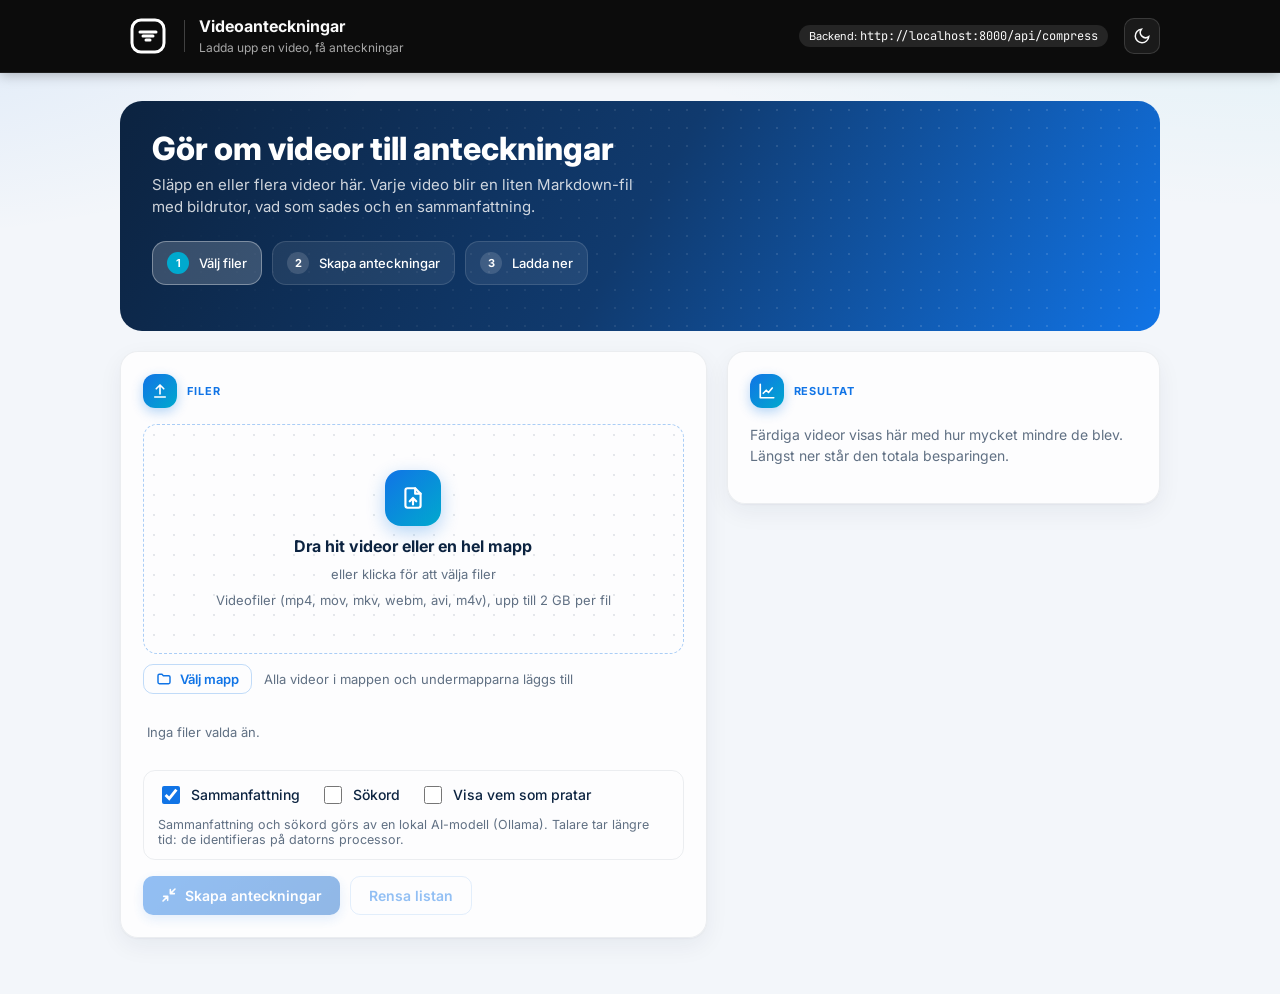
==== src/website/static/index.html @ c02053a0 "Website: batch list, results with savings, hash duplicates, folder drop - Queue shows every video wi" ====
<!DOCTYPE html>
<html lang="sv">
<head>
<meta charset="UTF-8">
<meta name="viewport" content="width=device-width, initial-scale=1, viewport-fit=cover">
<title>Videoanteckningar</title>
<link rel="preconnect" href="https://fonts.googleapis.com">
<link rel="preconnect" href="https://fonts.gstatic.com" crossorigin>
<link href="https://fonts.googleapis.com/css2?family=Inter:wght@400;500;600;700;800&family=JetBrains+Mono:wght@400;600&display=swap" rel="stylesheet">
<link rel="stylesheet" href="style.css">
</head>
<body>

<header class="is-header">
  <div class="is-header__inner">
    <a class="is-home" href="#" aria-label="Videoanteckningar, startsida">
      <!-- Svart SVG som visas vit via filter: invert(1). Byt mot er egen logotyp. -->
      <svg class="is-logo" viewBox="0 0 44 44" aria-hidden="true">
        <rect x="6" y="6" width="32" height="32" rx="9" fill="none" stroke="#000" stroke-width="3"/>
        <path d="M14 18h16M17 22h10M20 26h4" stroke="#000" stroke-width="3" stroke-linecap="round"/>
      </svg>
      <span class="is-divider" aria-hidden="true"></span>
      <span>
        <span class="is-header__title">Videoanteckningar</span><br>
        <span class="is-header__sub">Ladda upp en video, få anteckningar</span>
      </span>
    </a>
    <span class="is-header__spacer"></span>
    <span class="is-header-chip" id="apiChip">Backend: <span class="is-mono"></span></span>
    <button class="is-theme-btn" id="themeBtn" type="button" aria-label="Växla mörkt läge">
      <svg width="18" height="18" viewBox="0 0 24 24" fill="none" stroke="currentColor" stroke-width="2" stroke-linecap="round"><path d="M21 12.8A9 9 0 1 1 11.2 3a7 7 0 0 0 9.8 9.8z"/></svg>
    </button>
  </div>
</header>

<main>
  <section class="is-hero anim">
    <h1>Gör om videor till anteckningar</h1>
    <p>Släpp en eller flera videor här. Varje video blir en liten Markdown-fil med bildrutor, vad som sades och en sammanfattning.</p>
    <ol class="is-steps" aria-label="Förlopp">
      <li class="is-step is-active" data-step="1"><span class="is-step__n">1</span>Välj filer</li>
      <li class="is-step" data-step="2"><span class="is-step__n">2</span>Skapa anteckningar</li>
      <li class="is-step" data-step="3"><span class="is-step__n">3</span>Ladda ner</li>
    </ol>
  </section>

  <div class="grid-2">
    <!-- Uppladdning -->
    <section class="is-card anim anim-2" aria-labelledby="uploadTitle">
      <h2 class="is-section-title" id="uploadTitle">
        <span class="is-icon-tile"><svg viewBox="0 0 24 24" fill="none" stroke="currentColor" stroke-width="2.2" stroke-linecap="round" stroke-linejoin="round"><path d="M12 16V4M7 9l5-5 5 5M5 20h14"/></svg></span>
        Filer
      </h2>

      <label class="is-drop is-graph-surface" id="dropZone" tabindex="0">
        <input type="file" id="fileInput" multiple accept="video/*,.mkv,.m4v">
        <span class="is-drop__icon" aria-hidden="true">
          <svg width="26" height="26" viewBox="0 0 24 24" fill="none" stroke="currentColor" stroke-width="2" stroke-linecap="round" stroke-linejoin="round"><path d="M14 3H7a2 2 0 0 0-2 2v14a2 2 0 0 0 2 2h10a2 2 0 0 0 2-2V8z"/><path d="M14 3v5h5M12 18v-6M9 15l3-3 3 3"/></svg>
        </span>
        <span class="is-drop__title">Dra hit videor eller en hel mapp</span>
        <span class="is-drop__hint">eller klicka för att välja filer</span>
        <span class="is-drop__hint" id="limitHint"></span>
      </label>
      <input type="file" id="folderInput" webkitdirectory multiple hidden>
      <div class="is-folder-row">
        <button class="is-btn is-btn--ghost is-btn--sm" id="folderBtn" type="button">
          <svg width="16" height="16" viewBox="0 0 24 24" fill="none" stroke="currentColor" stroke-width="2.2" stroke-linecap="round" stroke-linejoin="round" aria-hidden="true"><path d="M3 7a2 2 0 0 1 2-2h4l2 2h8a2 2 0 0 1 2 2v8a2 2 0 0 1-2 2H5a2 2 0 0 1-2-2z"/></svg>
          Välj mapp
        </button>
        <span class="is-drop__hint">Alla videor i mappen och undermapparna läggs till</span>
      </div>

      <div class="is-queue-head" id="queueHead" hidden></div>
      <div class="is-list" id="fileList" role="list">
        <div class="is-empty" id="emptyState">Inga filer valda än.</div>
      </div>

      <fieldset class="is-options" id="speakerOptions">
        <label class="is-check">
          <input type="checkbox" id="summaryInput" checked>
          <span>Sammanfattning</span>
        </label>
        <label class="is-check">
          <input type="checkbox" id="keywordsInput">
          <span>Sökord</span>
        </label>
        <label class="is-check">
          <input type="checkbox" id="speakersInput">
          <span>Visa vem som pratar</span>
        </label>
        <label class="is-number" id="numSpeakersLabel">
          Antal talare
          <input type="number" id="numSpeakersInput" min="1" max="20" placeholder="auto" inputmode="numeric">
        </label>
        <p class="is-options__hint">Sammanfattning och sökord görs av en lokal AI-modell (Ollama). Talare tar längre tid: de identifieras på datorns processor.</p>
      </fieldset>

      <div class="is-actions">
        <button class="is-btn" id="startBtn" type="button" disabled>
          <svg width="16" height="16" viewBox="0 0 24 24" fill="none" stroke="currentColor" stroke-width="2.4" stroke-linecap="round" stroke-linejoin="round"><path d="M4 14h6v6M20 10h-6V4M14 10l7-7M3 21l7-7"/></svg>
          Skapa anteckningar
        </button>
        <button class="is-btn is-btn--ghost" id="clearBtn" type="button" disabled>Rensa listan</button>
      </div>
    </section>

    <!-- Resultat -->
    <section class="is-card is-lift anim anim-3" aria-labelledby="resultTitle" aria-live="polite">
      <h2 class="is-section-title" id="resultTitle">
        <span class="is-icon-tile"><svg viewBox="0 0 24 24" fill="none" stroke="currentColor" stroke-width="2.2" stroke-linecap="round" stroke-linejoin="round"><path d="M3 3v18h18"/><path d="M7 15l4-4 3 3 5-6"/></svg></span>
        Resultat
      </h2>
      <div id="resultBody">
        <p class="is-placeholder">Färdiga videor visas här med hur mycket mindre de blev. Längst ner står den totala besparingen.</p>
      </div>
    </section>
  </div>
</main>

<script src="function.js" defer></script>
</body>
</html>
---- src/website/static/style.css ----
/* Stilar för filkomprimeringssidan. Backend-adressen sätts i function.js (const API_URL). */
  :root {
    --primary: #1174E6;
    --navy: #0C2340;
    --teal: #00A9CE;
    --green: #2E7D32;
    --red: #C62828;
    --orange: #EF6C00;
    --grey: #546E7A;
    --page-bg: #F3F6FA;
    --surface: rgba(255,255,255,.78);
    --text: #0C2340;
    --text-soft: rgba(12,35,64,.65);
    --border: rgba(12,35,64,.07);
    --title: #1174E6;
    --chip-bg: rgba(12,35,64,.06);
    --track: rgba(12,35,64,.08);
    --dot: rgba(12,35,64,.10);
    --shadow: 0 1px 2px rgba(12,35,64,.04), 0 8px 24px rgba(12,35,64,.06);
    --shadow-lg: 0 2px 4px rgba(12,35,64,.05), 0 14px 32px rgba(12,35,64,.10);
    --ui: 'Inter', 'Segoe UI', system-ui, sans-serif;
    --mono: 'JetBrains Mono', 'Cascadia Code', ui-monospace, monospace;
    color-scheme: light;
    box-sizing: border-box;
    padding-top: env(safe-area-inset-top, 0px);
    padding-bottom: env(safe-area-inset-bottom, 0px);
  }
  body.body--dark {
    --page-bg: #0A1424;
    --surface: rgba(17,28,46,.78);
    --text: #E6EEF8;
    --text-soft: rgba(230,238,248,.65);
    --border: rgba(255,255,255,.07);
    --title: #6FB1FF;
    --chip-bg: rgba(255,255,255,.08);
    --track: rgba(255,255,255,.08);
    --dot: rgba(255,255,255,.07);
    --shadow: 0 8px 24px rgba(0,0,0,.25);
    --shadow-lg: 0 14px 34px rgba(0,0,0,.35);
    color-scheme: dark;
  }
  *, *::before, *::after { box-sizing: border-box; }
  html { scroll-padding-top: env(safe-area-inset-top, 0px); }

  body {
    margin: 0;
    min-height: 100vh;
    font-family: var(--ui);
    color: var(--text);
    background:
      radial-gradient(1200px 500px at 100% -10%, rgba(0,169,206,.10), transparent 60%),
      radial-gradient(900px 400px at -10% 0%, rgba(17,116,230,.10), transparent 60%),
      #F3F6FA;
    background-attachment: fixed;
    -webkit-font-smoothing: antialiased;
  }
  body.body--dark {
    background:
      radial-gradient(1200px 500px at 100% -10%, rgba(0,169,206,.12), transparent 60%),
      radial-gradient(900px 400px at -10% 0%, rgba(17,116,230,.14), transparent 60%),
      #0A1424;
    background-attachment: fixed;
  }
  body::before {
    content: ""; position: fixed; inset: 0 0 auto;
    height: env(safe-area-inset-top, 0px); z-index: 10; background: #0C0C0C;
  }

  /* ---------- Header ---------- */
  .is-header {
    position: sticky; top: env(safe-area-inset-top, 0px); z-index: 5;
    background: #0C0C0C; color: #FAFAFA;
    border-bottom: 1px solid rgba(255,255,255,.08);
    box-shadow: 0 2px 12px rgba(0,0,0,.25);
  }
  .is-header__inner {
    max-width: 1080px; margin: 0 auto; padding: 10px 20px;
    display: flex; align-items: center; gap: 16px;
  }
  .is-home {
    display: flex; align-items: center; gap: 14px;
    color: inherit; text-decoration: none; border-radius: 8px; padding: 4px 6px;
    transition: opacity .15s;
  }
  .is-home:hover { opacity: .85; }
  .is-home:focus-visible { outline: none; box-shadow: 0 0 0 3px rgba(255,255,255,.45); }
  .is-logo { height: 44px; width: 44px; filter: invert(1); display: block; }
  .is-divider { width: 1px; height: 32px; background: rgba(255,255,255,.22); }
  .is-header__title { font-weight: 700; font-size: 16px; line-height: 1.2; }
  .is-header__sub { font-size: 12px; opacity: .65; }
  .is-header__spacer { flex: 1; }
  .is-header-chip {
    font-size: 11px; padding: 3px 10px; border-radius: 99px;
    background: rgba(255,255,255,.10); white-space: nowrap;
  }
  .is-theme-btn {
    appearance: none; border: 1px solid rgba(255,255,255,.14);
    background: rgba(255,255,255,.06); color: #FAFAFA;
    width: 36px; height: 36px; border-radius: 10px; cursor: pointer;
    display: grid; place-items: center; transition: background-color .15s;
  }
  .is-theme-btn:hover { background: rgba(255,255,255,.12); }
  .is-theme-btn:focus-visible { outline: none; box-shadow: 0 0 0 3px rgba(255,255,255,.45); }

  /* ---------- Layout ---------- */
  main { max-width: 1080px; margin: 0 auto; padding: 28px 20px 56px; display: grid; gap: 20px; }
  .grid-2 { display: grid; grid-template-columns: 1.15fr .85fr; gap: 20px; align-items: start; }
  @media (max-width: 860px) { .grid-2 { grid-template-columns: 1fr; } }

  /* ---------- Hero ---------- */
  .is-hero {
    border-radius: 22px; color: #fff; position: relative; overflow: hidden;
    background: linear-gradient(120deg, #0C2340 0%, #103A6E 50%, #1174E6 100%);
    padding: 30px 32px;
  }
  .is-hero::after {
    content: ""; position: absolute; inset: 0; pointer-events: none;
    background-image: radial-gradient(rgba(255,255,255,.12) 1px, transparent 1px);
    background-size: 18px 18px;
    -webkit-mask-image: linear-gradient(90deg, transparent, #000 70%);
            mask-image: linear-gradient(90deg, transparent, #000 70%);
  }
  .is-hero > * { position: relative; z-index: 1; }
  .is-hero h1 { margin: 0 0 6px; font-size: clamp(24px, 4vw, 32px); font-weight: 800; line-height: 1.15; }
  .is-hero p { margin: 0; max-width: 56ch; opacity: .8; font-size: 15px; line-height: 1.5; }
  .is-steps { display: flex; flex-wrap: wrap; gap: 10px; margin-top: 22px; list-style: none; padding: 0; }
  .is-step {
    display: flex; align-items: center; gap: 10px;
    border-radius: 14px; padding: 10px 14px;
    background: rgba(255,255,255,.08); border: 1px solid rgba(255,255,255,.12);
    font-size: 13px; font-weight: 500;
    transition: background-color .2s, border-color .2s;
  }
  .is-step__n {
    width: 22px; height: 22px; border-radius: 99px; display: grid; place-items: center;
    background: rgba(255,255,255,.14); font-size: 11px; font-weight: 700;
  }
  .is-step.is-active { background: rgba(255,255,255,.18); border-color: rgba(255,255,255,.35); }
  .is-step.is-active .is-step__n { background: var(--teal); }

  /* ---------- Cards ---------- */
  .is-card {
    border-radius: 18px; background: var(--surface);
    border: 1px solid var(--border); box-shadow: var(--shadow);
    -webkit-backdrop-filter: blur(6px); backdrop-filter: blur(6px);
    padding: 22px;
  }
  .is-lift { transition: transform .18s, box-shadow .18s; }
  .is-lift:hover { transform: translateY(-2px); box-shadow: var(--shadow-lg); }

  .is-section-title {
    display: flex; align-items: center; gap: 10px;
    margin: 0 0 16px; font-size: 11px; font-weight: 700;
    letter-spacing: .08em; text-transform: uppercase; color: var(--title);
  }
  .is-icon-tile {
    border-radius: 12px; padding: 8px; color: #fff; display: inline-grid; place-items: center;
    background: linear-gradient(135deg, #1174E6, #00A9CE);
    box-shadow: 0 4px 12px rgba(17,116,230,.30);
  }
  .is-icon-tile svg { width: 18px; height: 18px; display: block; }

  /* ---------- Drop zone ---------- */
  .is-graph-surface {
    border-radius: 14px;
    background-image: radial-gradient(var(--dot) 1px, transparent 1px);
    background-size: 20px 20px;
    overflow-x: auto;
  }
  .is-drop {
    position: relative; display: flex; flex-direction: column; align-items: center; justify-content: center;
    gap: 10px; text-align: center; min-height: 230px; padding: 28px 20px;
    border: 1.5px dashed rgba(17,116,230,.35); cursor: pointer;
    transition: border-color .15s, background-color .15s, box-shadow .15s;
  }
  .is-drop:hover { border-color: var(--primary); background-color: rgba(17,116,230,.04); }
  .is-drop:focus-visible { outline: none; border-color: var(--primary); box-shadow: 0 0 0 3px rgba(17,116,230,.25); }
  .is-drop.is-dragover {
    border-color: var(--teal); border-style: solid;
    background-color: rgba(0,169,206,.08);
    box-shadow: 0 0 0 4px rgba(0,169,206,.15);
  }
  .is-drop__icon {
    width: 56px; height: 56px; border-radius: 16px; display: grid; place-items: center; color: #fff;
    background: linear-gradient(135deg, #1174E6, #00A9CE);
    box-shadow: 0 6px 18px rgba(17,116,230,.30);
  }
  .is-drop__title { font-size: 16px; font-weight: 700; }
  .is-drop__hint { font-size: 13px; color: var(--text-soft); }
  .is-drop input { position: absolute; width: 1px; height: 1px; opacity: 0; pointer-events: none; }

  .is-btn {
    appearance: none; border: 0; cursor: pointer; font: inherit; font-weight: 600; font-size: 14px;
    padding: 10px 18px; border-radius: 10px; color: #fff;
    background: linear-gradient(135deg, #1174E6, #0E63C7);
    box-shadow: 0 4px 12px rgba(17,116,230,.25);
    transition: transform .15s, box-shadow .15s, opacity .15s;
    display: inline-flex; align-items: center; gap: 8px; text-decoration: none;
  }
  .is-btn:hover { transform: translateY(-1px); box-shadow: 0 6px 16px rgba(17,116,230,.32); }
  .is-btn:focus-visible { outline: none; box-shadow: 0 0 0 3px rgba(17,116,230,.35); }
  .is-btn:disabled { opacity: .45; cursor: not-allowed; transform: none; }
  .is-btn--ghost {
    background: transparent; color: var(--title); box-shadow: none;
    border: 1px solid rgba(17,116,230,.25);
  }
  .is-btn--ghost:hover { background: rgba(17,116,230,.06); box-shadow: none; }
  .is-btn--sm { padding: 6px 12px; font-size: 13px; }

  .is-actions { display: flex; gap: 10px; flex-wrap: wrap; margin-top: 16px; }
  .is-options { border: 1px solid var(--border); border-radius: 12px; margin: 16px 0 0;
    padding: 12px 14px; display: flex; flex-wrap: wrap; align-items: center; gap: 10px 20px; }
  .is-options[disabled] { opacity: .6; }
  .is-check, .is-number { display: inline-flex; align-items: center; gap: 8px;
    font-size: 14px; font-weight: 500; cursor: pointer; }
  .is-check input { width: 18px; height: 18px; accent-color: #1174E6; cursor: pointer; }
  .is-number input { width: 72px; padding: 6px 8px; border-radius: 8px; font: inherit;
    border: 1px solid var(--border); background: transparent; color: inherit; }
  .is-number[hidden] { display: none; }
  .is-options__hint { flex-basis: 100%; margin: 0; font-size: 12.5px; color: var(--text-soft); }

  /* ---------- File rows ---------- */
  .is-list { display: grid; gap: 6px; margin-top: 16px; }
  .is-empty { font-size: 13px; color: var(--text-soft); padding: 14px 4px; }
  .is-path-row {
    border-radius: 10px; cursor: pointer; border: 1px solid transparent;
    transition: background-color .15s, border-color .15s;
    display: grid; grid-template-columns: auto 1fr auto; gap: 12px; align-items: center;
    padding: 10px 12px; background: transparent; width: 100%; text-align: left;
    font: inherit; color: inherit;
  }
  .is-path-row:hover { background: rgba(17,116,230,.06); border-color: rgba(17,116,230,.15); }
  .is-path-row:focus-visible { outline: none; border-color: #1174E6; box-shadow: 0 0 0 3px rgba(17,116,230,.25); }
  .is-path-row.is-selected {
    background: rgba(17,116,230,.10); border-color: rgba(17,116,230,.35);
    box-shadow: inset 3px 0 0 #1174E6;
  }
  .is-row__name {
    font-family: var(--mono); font-size: 13px; overflow: hidden; text-overflow: ellipsis; white-space: nowrap;
  }
  .is-row__meta { font-size: 12px; color: var(--text-soft); margin-top: 2px; display: flex; gap: 6px; align-items: center; flex-wrap: wrap; }
  .is-row__main { min-width: 0; }
  .is-mini-bar { height: 4px; border-radius: 99px; background: var(--track); overflow: hidden; margin-top: 6px; }
  .is-mini-bar > div {
    height: 100%; width: 0%; border-radius: 99px;
    background: linear-gradient(90deg, #1174E6, #00A9CE); transition: width .2s ease-out;
  }

  .is-method-badge {
    min-width: 56px; text-align: center; padding: 2px 8px; border-radius: 6px;
    color: #fff; font-size: 11px; font-weight: 700; letter-spacing: .04em;
    background: var(--grey);
  }
  .is-method-badge[data-status="queued"]     { background: var(--grey); }
  .is-method-badge[data-status="uploading"]  { background: var(--primary); }
  .is-method-badge[data-status="processing"] { background: #8E24AA; }
  .is-method-badge[data-status="done"]       { background: var(--green); }
  .is-method-badge[data-status="error"]      { background: var(--red); }

  .is-chip {
    font-size: 11px; padding: 1px 8px; border-radius: 99px;
    background: var(--chip-bg); white-space: nowrap;
  }

  /* ---------- Result ---------- */
  .is-stats { display: grid; grid-template-columns: repeat(3, 1fr); gap: 12px; }
  .is-stat__num { font-size: 28px; font-weight: 800; line-height: 1.1; font-variant-numeric: tabular-nums; }
  .is-stat__label { font-size: 12px; opacity: .65; margin-top: 4px; }
  .is-stat__num.is-good { color: var(--green); }
  body.body--dark .is-stat__num.is-good { color: #66BB6A; }
  .is-stat__num.is-bad { color: var(--orange); }

  .is-dist-bar {
    height: 8px; border-radius: 99px; overflow: hidden; background: var(--track);
    display: flex; margin-top: 18px;
  }
  .is-dist-bar > div { height: 100%; transition: width .4s cubic-bezier(.2,.7,.2,1); }
  .is-legend { display: flex; gap: 14px; margin-top: 8px; font-size: 12px; color: var(--text-soft); flex-wrap: wrap; }
  .is-legend i { display: inline-block; width: 8px; height: 8px; border-radius: 99px; margin-right: 6px; vertical-align: middle; }

  .is-op-card {
    border-radius: 12px; border: 1px solid var(--border); border-left: 4px solid var(--grey);
    padding: 12px 14px; font-size: 13px; line-height: 1.5; margin-top: 16px;
    background: var(--surface);
  }
  .is-op-card[data-kind="ok"]    { border-left-color: var(--green); }
  .is-op-card[data-kind="error"] { border-left-color: var(--red); }
  .is-op-card[data-kind="info"]  { border-left-color: var(--grey); }
  .is-op-card strong { display: block; margin-bottom: 2px; }
  .is-mono { font-family: var(--mono); font-size: 12px; }
  .is-token { color: var(--teal); font-weight: 600; }

  .is-placeholder { font-size: 14px; color: var(--text-soft); line-height: 1.55; }


  /* ---------- Kö + resultatlista ---------- */
  .is-queue-head { margin-top: 16px; padding: 12px 14px; border-radius: 12px;
    background: rgba(17,116,230,.06); border: 1px solid rgba(17,116,230,.15); }
  .is-queue-line { display: flex; justify-content: space-between; align-items: center; gap: 12px; font-size: 13px; }
  .is-queue-now { min-width: 0; overflow: hidden; text-overflow: ellipsis; white-space: nowrap; display: flex; align-items: center; gap: 8px; }
  .is-queue-now b { font-family: var(--mono); font-weight: 600; font-size: 12.5px; overflow: hidden; text-overflow: ellipsis; }
  .is-queue-count { flex: none; font-weight: 600; color: var(--title); font-variant-numeric: tabular-nums; }
  .is-spinner { flex: none; width: 14px; height: 14px; border-radius: 99px;
    border: 2px solid rgba(142,36,170,.25); border-top-color: #8E24AA; animation: spin .8s linear infinite; }
  @keyframes spin { to { transform: rotate(360deg); } }

  .is-path-row { cursor: default; }
  .is-row--processing { background: rgba(142,36,170,.07); border-color: rgba(142,36,170,.30); box-shadow: inset 3px 0 0 #8E24AA; }
  .is-row--uploading  { background: rgba(17,116,230,.07); border-color: rgba(17,116,230,.25); box-shadow: inset 3px 0 0 #1174E6; }
  .is-row--done .is-row__name { opacity: .75; }
  .is-row--duplicate { background: rgba(198,40,40,.07); border-color: rgba(198,40,40,.30); box-shadow: inset 3px 0 0 var(--red); }
  .is-row--duplicate .is-row__name { text-decoration: line-through; opacity: .7; }
  .is-method-badge[data-status="duplicate"] { background: var(--red); }
  .is-queue-dups { margin-top: 8px; font-size: 12.5px; font-weight: 600; color: var(--red); }
  body.body--dark .is-queue-dups, body.body--dark .is-row--duplicate .is-bad-text { color: #EF5350; }
  .is-mini-bar.is-indeterminate > div { width: 35%; background: linear-gradient(90deg, #8E24AA, #1174E6);
    animation: indet 1.3s ease-in-out infinite; }
  @keyframes indet { from { transform: translateX(-100%); } to { transform: translateX(290%); } }
  .is-x { appearance: none; border: 0; background: transparent; color: var(--text-soft); cursor: pointer;
    font-size: 18px; line-height: 1; width: 28px; height: 28px; border-radius: 8px; }
  .is-x:hover { background: var(--chip-bg); color: var(--text); }
  .is-x:focus-visible { outline: none; box-shadow: 0 0 0 3px rgba(17,116,230,.25); }

  .is-good-text { color: var(--green); font-weight: 700; }
  body.body--dark .is-good-text { color: #66BB6A; }
  .is-bad-text { color: var(--red); font-weight: 700; }

  .is-res-list { display: grid; gap: 8px; }
  .is-res-row { padding: 10px 12px; border-radius: 10px; border: 1px solid var(--border); display: grid; gap: 6px; }
  .is-res-row--error { border-left: 3px solid var(--red); }
  .is-res-top, .is-res-bottom { display: flex; align-items: center; justify-content: space-between; gap: 10px; min-width: 0; }
  .is-res-top .is-row__name { min-width: 0; }
  .is-res-pct { flex: none; font-size: 15px; font-variant-numeric: tabular-nums; }
  .is-res-bottom .is-row__meta { margin: 0; }
  .is-res-bottom .is-row__meta b { color: var(--text); }
  .is-res-bottom .is-btn--sm { flex: none; padding: 4px 10px; font-size: 12px; }
  .is-dist-bar--thin { height: 4px; margin-top: 0; }
  .is-res-warn { font-size: 12px; color: var(--text-soft); line-height: 1.45; word-break: break-word; }

  .is-total { margin-top: 18px; padding-top: 16px; border-top: 2px solid var(--border); }
  .is-total__title { font-size: 11px; font-weight: 700; letter-spacing: .08em; text-transform: uppercase;
    color: var(--title); margin-bottom: 12px; }
  .is-total .is-stat__num { font-size: 20px; white-space: nowrap; }

  /* ---------- Motion ---------- */
  @keyframes fade-up { from { opacity: 0; transform: translateY(8px); } to { opacity: 1; transform: none; } }
  .anim   { animation: fade-up .4s cubic-bezier(.2,.7,.2,1) both; }
  .anim-2 { animation-delay: .06s; } .anim-3 { animation-delay: .12s; } .anim-4 { animation-delay: .18s; }
  @keyframes pulse-ring {
    0%   { box-shadow: inset 3px 0 0 #1174E6, 0 0 0 0 rgba(17,116,230,.45); }
    100% { box-shadow: inset 3px 0 0 #1174E6, 0 0 0 8px rgba(17,116,230,0); }
  }
  .is-pulse { animation: pulse-ring .6s ease-out 2; }
  body.body--dark .is-pulse { --pulse: #6FB1FF; }

  @media (prefers-reduced-motion: reduce) {
    *, *::before, *::after { animation: none !important; transition: none !important; }
  }

  @media (max-width: 560px) {
    .is-header__sub, .is-header-chip { display: none; }
    .is-hero { padding: 24px 20px; }
    .is-stats { grid-template-columns: 1fr 1fr; }
    .is-stat__num { font-size: 24px; }
  }

  /* Uppdelning av totalen: anteckningar + borttagna dubbletter */
  .is-total__split { margin-top: 12px; display: grid; gap: 4px; font-size: 12.5px; color: var(--text-soft); }
  .is-total__split > div { display: flex; justify-content: space-between; gap: 12px; }
  .is-total__split b { color: var(--text); font-variant-numeric: tabular-nums; white-space: nowrap; }
  .is-total__dup span, .is-total__dup b { color: var(--red); }
  body.body--dark .is-total__dup span, body.body--dark .is-total__dup b { color: #EF5350; }

  /* Mappar */
  .is-folder-row { display: flex; align-items: center; gap: 12px; flex-wrap: wrap; margin-top: 10px; }
  .is-row__dir { color: var(--text-soft); }
  .is-queue-skip { margin-top: 8px; font-size: 12.5px; color: var(--text-soft); }
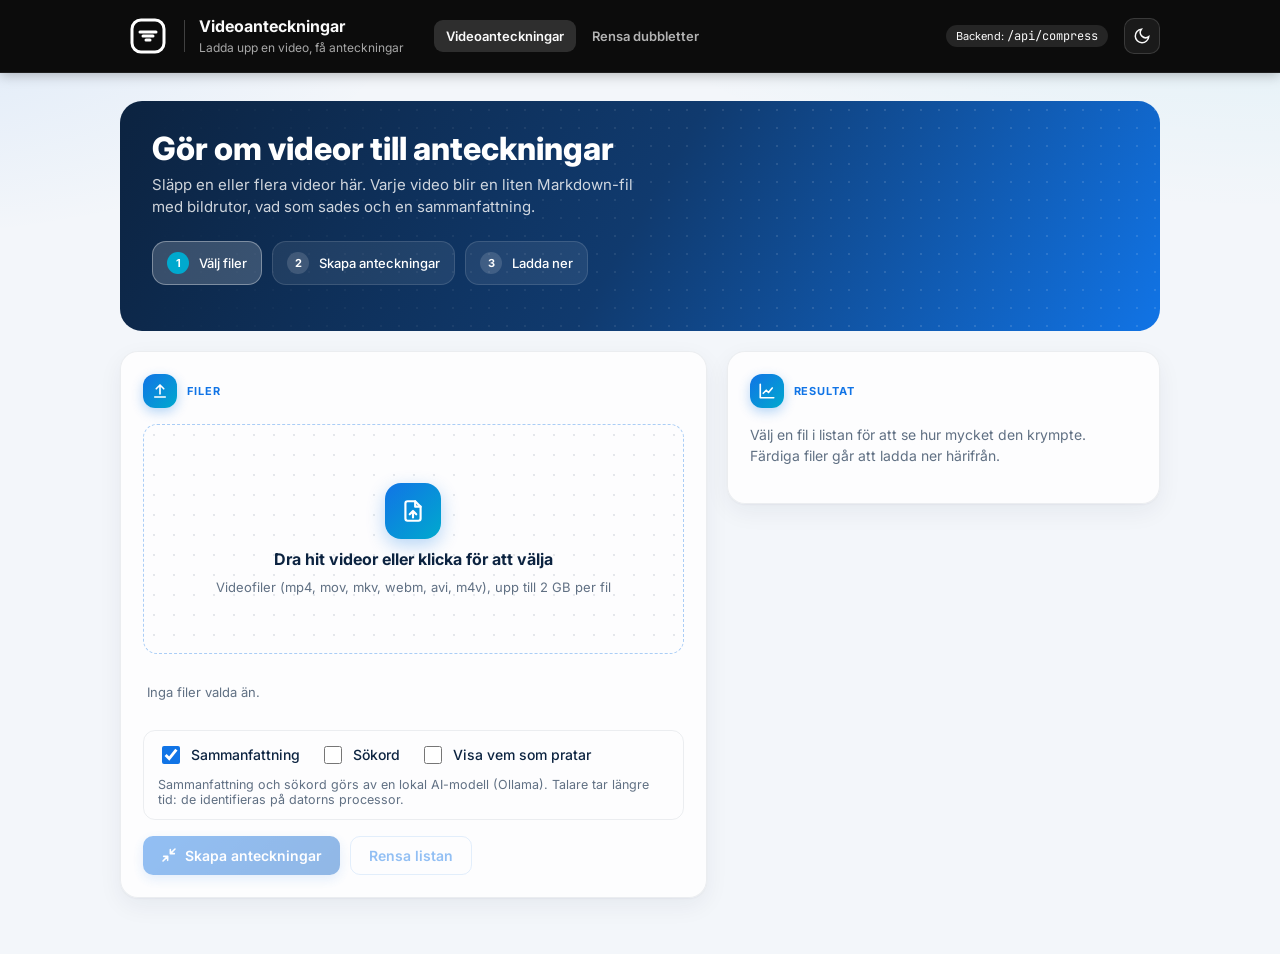
==== commit dfcabf8f: "Add dedupe web page; reorganize into src/dedupe, src/notes, data/, docs/ - New "Rensa dubbletter" ta" ====
--- a/src/website/static/index.html
+++ b/src/website/static/index.html
@@ -25,6 +25,10 @@
         <span class="is-header__sub">Ladda upp en video, få anteckningar</span>
       </span>
     </a>
+    <nav class="is-tabs" aria-label="Sidor">
+      <a class="is-tab" href="index.html" aria-current="page">Videoanteckningar</a>
+      <a class="is-tab" href="dedupe.html">Rensa dubbletter</a>
+    </nav>
     <span class="is-header__spacer"></span>
     <span class="is-header-chip" id="apiChip">Backend: <span class="is-mono"></span></span>
     <button class="is-theme-btn" id="themeBtn" type="button" aria-label="Växla mörkt läge">
@@ -57,20 +61,10 @@
         <span class="is-drop__icon" aria-hidden="true">
           <svg width="26" height="26" viewBox="0 0 24 24" fill="none" stroke="currentColor" stroke-width="2" stroke-linecap="round" stroke-linejoin="round"><path d="M14 3H7a2 2 0 0 0-2 2v14a2 2 0 0 0 2 2h10a2 2 0 0 0 2-2V8z"/><path d="M14 3v5h5M12 18v-6M9 15l3-3 3 3"/></svg>
         </span>
-        <span class="is-drop__title">Dra hit videor eller en hel mapp</span>
-        <span class="is-drop__hint">eller klicka för att välja filer</span>
+        <span class="is-drop__title">Dra hit videor eller klicka för att välja</span>
         <span class="is-drop__hint" id="limitHint"></span>
       </label>
-      <input type="file" id="folderInput" webkitdirectory multiple hidden>
-      <div class="is-folder-row">
-        <button class="is-btn is-btn--ghost is-btn--sm" id="folderBtn" type="button">
-          <svg width="16" height="16" viewBox="0 0 24 24" fill="none" stroke="currentColor" stroke-width="2.2" stroke-linecap="round" stroke-linejoin="round" aria-hidden="true"><path d="M3 7a2 2 0 0 1 2-2h4l2 2h8a2 2 0 0 1 2 2v8a2 2 0 0 1-2 2H5a2 2 0 0 1-2-2z"/></svg>
-          Välj mapp
-        </button>
-        <span class="is-drop__hint">Alla videor i mappen och undermapparna läggs till</span>
-      </div>
 
-      <div class="is-queue-head" id="queueHead" hidden></div>
       <div class="is-list" id="fileList" role="list">
         <div class="is-empty" id="emptyState">Inga filer valda än.</div>
       </div>
@@ -111,7 +105,7 @@
         Resultat
       </h2>
       <div id="resultBody">
-        <p class="is-placeholder">Färdiga videor visas här med hur mycket mindre de blev. Längst ner står den totala besparingen.</p>
+        <p class="is-placeholder">Välj en fil i listan för att se hur mycket den krympte. Färdiga filer går att ladda ner härifrån.</p>
       </div>
     </section>
   </div>
--- a/src/website/static/style.css
+++ b/src/website/static/style.css
@@ -292,56 +292,6 @@
 
   .is-placeholder { font-size: 14px; color: var(--text-soft); line-height: 1.55; }
 
-
-  /* ---------- Kö + resultatlista ---------- */
-  .is-queue-head { margin-top: 16px; padding: 12px 14px; border-radius: 12px;
-    background: rgba(17,116,230,.06); border: 1px solid rgba(17,116,230,.15); }
-  .is-queue-line { display: flex; justify-content: space-between; align-items: center; gap: 12px; font-size: 13px; }
-  .is-queue-now { min-width: 0; overflow: hidden; text-overflow: ellipsis; white-space: nowrap; display: flex; align-items: center; gap: 8px; }
-  .is-queue-now b { font-family: var(--mono); font-weight: 600; font-size: 12.5px; overflow: hidden; text-overflow: ellipsis; }
-  .is-queue-count { flex: none; font-weight: 600; color: var(--title); font-variant-numeric: tabular-nums; }
-  .is-spinner { flex: none; width: 14px; height: 14px; border-radius: 99px;
-    border: 2px solid rgba(142,36,170,.25); border-top-color: #8E24AA; animation: spin .8s linear infinite; }
-  @keyframes spin { to { transform: rotate(360deg); } }
-
-  .is-path-row { cursor: default; }
-  .is-row--processing { background: rgba(142,36,170,.07); border-color: rgba(142,36,170,.30); box-shadow: inset 3px 0 0 #8E24AA; }
-  .is-row--uploading  { background: rgba(17,116,230,.07); border-color: rgba(17,116,230,.25); box-shadow: inset 3px 0 0 #1174E6; }
-  .is-row--done .is-row__name { opacity: .75; }
-  .is-row--duplicate { background: rgba(198,40,40,.07); border-color: rgba(198,40,40,.30); box-shadow: inset 3px 0 0 var(--red); }
-  .is-row--duplicate .is-row__name { text-decoration: line-through; opacity: .7; }
-  .is-method-badge[data-status="duplicate"] { background: var(--red); }
-  .is-queue-dups { margin-top: 8px; font-size: 12.5px; font-weight: 600; color: var(--red); }
-  body.body--dark .is-queue-dups, body.body--dark .is-row--duplicate .is-bad-text { color: #EF5350; }
-  .is-mini-bar.is-indeterminate > div { width: 35%; background: linear-gradient(90deg, #8E24AA, #1174E6);
-    animation: indet 1.3s ease-in-out infinite; }
-  @keyframes indet { from { transform: translateX(-100%); } to { transform: translateX(290%); } }
-  .is-x { appearance: none; border: 0; background: transparent; color: var(--text-soft); cursor: pointer;
-    font-size: 18px; line-height: 1; width: 28px; height: 28px; border-radius: 8px; }
-  .is-x:hover { background: var(--chip-bg); color: var(--text); }
-  .is-x:focus-visible { outline: none; box-shadow: 0 0 0 3px rgba(17,116,230,.25); }
-
-  .is-good-text { color: var(--green); font-weight: 700; }
-  body.body--dark .is-good-text { color: #66BB6A; }
-  .is-bad-text { color: var(--red); font-weight: 700; }
-
-  .is-res-list { display: grid; gap: 8px; }
-  .is-res-row { padding: 10px 12px; border-radius: 10px; border: 1px solid var(--border); display: grid; gap: 6px; }
-  .is-res-row--error { border-left: 3px solid var(--red); }
-  .is-res-top, .is-res-bottom { display: flex; align-items: center; justify-content: space-between; gap: 10px; min-width: 0; }
-  .is-res-top .is-row__name { min-width: 0; }
-  .is-res-pct { flex: none; font-size: 15px; font-variant-numeric: tabular-nums; }
-  .is-res-bottom .is-row__meta { margin: 0; }
-  .is-res-bottom .is-row__meta b { color: var(--text); }
-  .is-res-bottom .is-btn--sm { flex: none; padding: 4px 10px; font-size: 12px; }
-  .is-dist-bar--thin { height: 4px; margin-top: 0; }
-  .is-res-warn { font-size: 12px; color: var(--text-soft); line-height: 1.45; word-break: break-word; }
-
-  .is-total { margin-top: 18px; padding-top: 16px; border-top: 2px solid var(--border); }
-  .is-total__title { font-size: 11px; font-weight: 700; letter-spacing: .08em; text-transform: uppercase;
-    color: var(--title); margin-bottom: 12px; }
-  .is-total .is-stat__num { font-size: 20px; white-space: nowrap; }
-
   /* ---------- Motion ---------- */
   @keyframes fade-up { from { opacity: 0; transform: translateY(8px); } to { opacity: 1; transform: none; } }
   .anim   { animation: fade-up .4s cubic-bezier(.2,.7,.2,1) both; }
@@ -364,14 +314,116 @@
     .is-stat__num { font-size: 24px; }
   }
 
-  /* Uppdelning av totalen: anteckningar + borttagna dubbletter */
-  .is-total__split { margin-top: 12px; display: grid; gap: 4px; font-size: 12.5px; color: var(--text-soft); }
-  .is-total__split > div { display: flex; justify-content: space-between; gap: 12px; }
-  .is-total__split b { color: var(--text); font-variant-numeric: tabular-nums; white-space: nowrap; }
-  .is-total__dup span, .is-total__dup b { color: var(--red); }
-  body.body--dark .is-total__dup span, body.body--dark .is-total__dup b { color: #EF5350; }
-
-  /* Mappar */
-  .is-folder-row { display: flex; align-items: center; gap: 12px; flex-wrap: wrap; margin-top: 10px; }
-  .is-row__dir { color: var(--text-soft); }
-  .is-queue-skip { margin-top: 8px; font-size: 12.5px; color: var(--text-soft); }
+  /* ---------- Flikar i headern (Videoanteckningar / Rensa dubbletter) ---------- */
+  .is-tabs { display: flex; gap: 4px; margin-left: 8px; }
+  .is-tab {
+    color: rgba(250,250,250,.7); text-decoration: none; font-size: 13px; font-weight: 600;
+    padding: 8px 12px; border-radius: 9px; white-space: nowrap; transition: background-color .15s, color .15s;
+  }
+  .is-tab:hover { color: #FAFAFA; background: rgba(255,255,255,.08); }
+  .is-tab:focus-visible { outline: none; box-shadow: 0 0 0 3px rgba(255,255,255,.45); }
+  .is-tab[aria-current="page"] { color: #FAFAFA; background: rgba(255,255,255,.14); }
+
+  /* ---------- Formulärfält ---------- */
+  .is-field { display: grid; gap: 6px; margin-top: 14px; }
+  .is-field--first { margin-top: 0; }
+  .is-field__label { font-size: 13px; font-weight: 600; }
+  .is-field__row { display: flex; gap: 8px; min-width: 0; }
+  .is-input {
+    flex: 1; min-width: 0; padding: 9px 11px; border-radius: 10px; font-family: var(--mono); font-size: 13px;
+    border: 1px solid rgba(17,116,230,.22); background: var(--surface); color: inherit;
+  }
+  .is-input:focus-visible { outline: none; border-color: var(--primary); box-shadow: 0 0 0 3px rgba(17,116,230,.22); }
+  .is-field__hint { font-size: 12.5px; color: var(--text-soft); margin: 0; overflow-wrap: anywhere; }
+  .is-sub { border-left: 2px solid rgba(17,116,230,.25); padding-left: 14px; margin-top: 14px; }
+  .is-sub[hidden] { display: none; }
+
+  /* ---------- Växlar (toggle) ---------- */
+  .is-switch { display: flex; align-items: flex-start; gap: 12px; cursor: pointer; margin-top: 16px; position: relative; }
+  .is-switch input { position: absolute; opacity: 0; width: 1px; height: 1px; }
+  .is-switch__track {
+    flex: none; width: 40px; height: 22px; border-radius: 99px; background: rgba(84,110,122,.35);
+    position: relative; transition: background-color .15s; margin-top: 1px;
+  }
+  .is-switch__track::after {
+    content: ""; position: absolute; top: 3px; left: 3px; width: 16px; height: 16px; border-radius: 99px;
+    background: #fff; box-shadow: 0 1px 3px rgba(0,0,0,.25); transition: transform .15s;
+  }
+  .is-switch input:checked + .is-switch__track { background: var(--primary); }
+  .is-switch input:checked + .is-switch__track::after { transform: translateX(18px); }
+  .is-switch--danger input:checked + .is-switch__track { background: var(--red); }
+  .is-switch input:focus-visible + .is-switch__track { box-shadow: 0 0 0 3px rgba(17,116,230,.3); }
+  .is-switch__text { font-size: 14px; font-weight: 600; line-height: 1.35; }
+  .is-switch__text small { display: block; font-weight: 400; font-size: 12.5px; color: var(--text-soft); margin-top: 2px; }
+
+  /* ---------- Segmentväljare ---------- */
+  .is-seg { display: inline-flex; border: 1px solid rgba(17,116,230,.22); border-radius: 10px; padding: 3px; gap: 3px; flex-wrap: wrap; justify-self: start; }
+  .is-seg button {
+    appearance: none; border: 0; background: transparent; color: inherit; font: inherit; font-size: 13px;
+    font-weight: 600; padding: 6px 12px; border-radius: 7px; cursor: pointer;
+  }
+  .is-seg button[aria-pressed="true"] { background: var(--primary); color: #fff; }
+  .is-seg button:focus-visible { outline: none; box-shadow: 0 0 0 3px rgba(17,116,230,.3); }
+
+  .is-btn--danger { background: linear-gradient(135deg, #D32F2F, #B71C1C); box-shadow: 0 4px 12px rgba(198,40,40,.25); }
+  .is-btn--danger:hover { box-shadow: 0 6px 16px rgba(198,40,40,.32); }
+  .is-btn--ghost.is-btn--danger { background: transparent; color: var(--red); border: 1px solid rgba(198,40,40,.35); box-shadow: none; }
+  body.body--dark .is-btn--ghost.is-btn--danger { color: #EF9A9A; }
+  .is-btn--ghost.is-btn--danger:hover { background: rgba(198,40,40,.08); }
+
+  /* ---------- Dialoger ---------- */
+  .is-dialog {
+    border: 1px solid var(--border); border-radius: 18px; padding: 0; color: var(--text);
+    background: var(--page-bg); box-shadow: var(--shadow-lg); width: min(520px, calc(100vw - 32px));
+  }
+  .is-dialog::backdrop { background: rgba(5,12,24,.55); }
+  .is-dialog__body { padding: 22px; }
+  .is-dialog h3 { margin: 0 0 8px; font-size: 18px; }
+  .is-dialog p { margin: 0 0 12px; font-size: 14px; line-height: 1.5; color: var(--text-soft); }
+  .is-dialog__facts { display: grid; grid-template-columns: auto 1fr; gap: 6px 14px; margin: 14px 0 4px;
+    padding: 12px 14px; border-radius: 12px; background: var(--chip-bg); font-size: 14px; }
+  .is-dialog__facts dt { color: var(--text-soft); }
+  .is-dialog__facts dd { margin: 0; font-weight: 600; overflow-wrap: anywhere; }
+  .is-dialog__actions { display: flex; justify-content: flex-end; gap: 10px; padding: 14px 22px;
+    border-top: 1px solid var(--border); flex-wrap: wrap; }
+
+  /* Mappväljaren */
+  .is-picker { width: min(640px, calc(100vw - 32px)); }
+  .is-picker__list { max-height: 46vh; overflow: auto; margin-top: 12px; border: 1px solid var(--border);
+    border-radius: 12px; padding: 4px; }
+  .is-picker__item {
+    display: flex; align-items: center; gap: 10px; width: 100%; padding: 8px 10px; border: 0; border-radius: 8px;
+    background: transparent; color: inherit; font: inherit; font-size: 14px; text-align: left; cursor: pointer;
+  }
+  .is-picker__item:hover, .is-picker__item:focus-visible { outline: none; background: rgba(17,116,230,.08); }
+  .is-picker__item svg { flex: none; color: var(--primary); }
+  .is-picker__item span { overflow: hidden; text-overflow: ellipsis; white-space: nowrap; }
+  .is-picker__chips { display: flex; gap: 6px; flex-wrap: wrap; margin-top: 10px; }
+  .is-picker__chips button { appearance: none; border: 1px solid var(--border); background: var(--chip-bg);
+    color: inherit; font: inherit; font-size: 12px; padding: 3px 10px; border-radius: 99px; cursor: pointer; }
+
+  /* ---------- Rapport ---------- */
+  .is-kv { display: grid; grid-template-columns: 1fr auto; gap: 6px 12px; font-size: 13.5px; margin: 8px 0 0; }
+  .is-kv dt { color: var(--text-soft); }
+  .is-kv dd { margin: 0; font-weight: 600; text-align: right; font-variant-numeric: tabular-nums; }
+  .is-subhead { margin: 22px 0 8px; font-size: 12px; font-weight: 700; letter-spacing: .06em;
+    text-transform: uppercase; color: var(--text-soft); }
+  .is-stage { display: grid; grid-template-columns: 84px 1fr 64px; gap: 10px; align-items: center; font-size: 13px; margin-top: 6px; }
+  .is-stage__bar { height: 6px; border-radius: 99px; background: var(--track); overflow: hidden; }
+  .is-stage__bar > div { height: 100%; background: linear-gradient(90deg, #1174E6, #00A9CE); border-radius: 99px; }
+  .is-stage__val { text-align: right; font-variant-numeric: tabular-nums; color: var(--text-soft); }
+  .is-filelist { display: grid; gap: 2px; max-height: 320px; overflow: auto; }
+  .is-filerow { display: grid; grid-template-columns: 1fr auto; gap: 2px 10px; padding: 8px 10px; border-radius: 8px; }
+  .is-filerow:nth-child(odd) { background: var(--chip-bg); }
+  .is-filerow__name { font-family: var(--mono); font-size: 12.5px; overflow-wrap: anywhere; }
+  .is-filerow__size { font-size: 12.5px; font-variant-numeric: tabular-nums; color: var(--text-soft); }
+  .is-filerow__why { grid-column: 1 / -1; font-size: 12px; color: var(--text-soft); overflow-wrap: anywhere; }
+  .is-spinner { width: 16px; height: 16px; border-radius: 99px; border: 2px solid rgba(255,255,255,.4);
+    border-top-color: #fff; animation: spin .8s linear infinite; }
+  @keyframes spin { to { transform: rotate(360deg); } }
+
+  @media (max-width: 720px) {
+    .is-tabs { margin-left: 0; }
+    .is-header__inner { flex-wrap: wrap; }
+    .is-divider { display: none; }
+  }
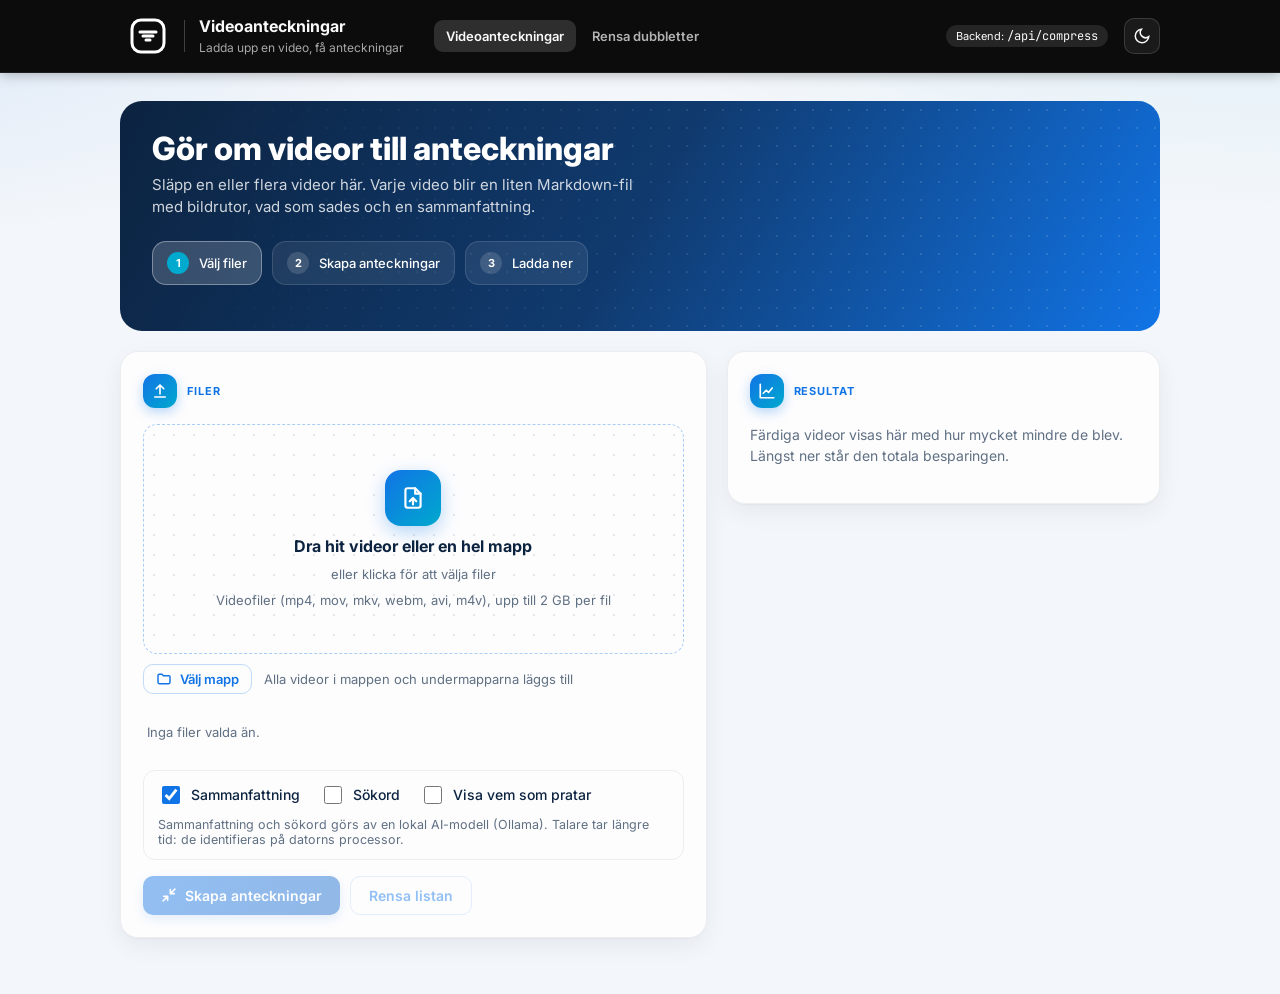
==== commit 76845595: "Merge main into duplicate_detection Keep both sides' styles in style.css; rename the dedupe page's b" ====
--- a/src/website/static/index.html
+++ b/src/website/static/index.html
@@ -61,10 +61,20 @@
         <span class="is-drop__icon" aria-hidden="true">
           <svg width="26" height="26" viewBox="0 0 24 24" fill="none" stroke="currentColor" stroke-width="2" stroke-linecap="round" stroke-linejoin="round"><path d="M14 3H7a2 2 0 0 0-2 2v14a2 2 0 0 0 2 2h10a2 2 0 0 0 2-2V8z"/><path d="M14 3v5h5M12 18v-6M9 15l3-3 3 3"/></svg>
         </span>
-        <span class="is-drop__title">Dra hit videor eller klicka för att välja</span>
+        <span class="is-drop__title">Dra hit videor eller en hel mapp</span>
+        <span class="is-drop__hint">eller klicka för att välja filer</span>
         <span class="is-drop__hint" id="limitHint"></span>
       </label>
+      <input type="file" id="folderInput" webkitdirectory multiple hidden>
+      <div class="is-folder-row">
+        <button class="is-btn is-btn--ghost is-btn--sm" id="folderBtn" type="button">
+          <svg width="16" height="16" viewBox="0 0 24 24" fill="none" stroke="currentColor" stroke-width="2.2" stroke-linecap="round" stroke-linejoin="round" aria-hidden="true"><path d="M3 7a2 2 0 0 1 2-2h4l2 2h8a2 2 0 0 1 2 2v8a2 2 0 0 1-2 2H5a2 2 0 0 1-2-2z"/></svg>
+          Välj mapp
+        </button>
+        <span class="is-drop__hint">Alla videor i mappen och undermapparna läggs till</span>
+      </div>
 
+      <div class="is-queue-head" id="queueHead" hidden></div>
       <div class="is-list" id="fileList" role="list">
         <div class="is-empty" id="emptyState">Inga filer valda än.</div>
       </div>
@@ -105,7 +115,7 @@
         Resultat
       </h2>
       <div id="resultBody">
-        <p class="is-placeholder">Välj en fil i listan för att se hur mycket den krympte. Färdiga filer går att ladda ner härifrån.</p>
+        <p class="is-placeholder">Färdiga videor visas här med hur mycket mindre de blev. Längst ner står den totala besparingen.</p>
       </div>
     </section>
   </div>
--- a/src/website/static/style.css
+++ b/src/website/static/style.css
@@ -292,6 +292,56 @@
 
   .is-placeholder { font-size: 14px; color: var(--text-soft); line-height: 1.55; }
 
+
+  /* ---------- Kö + resultatlista ---------- */
+  .is-queue-head { margin-top: 16px; padding: 12px 14px; border-radius: 12px;
+    background: rgba(17,116,230,.06); border: 1px solid rgba(17,116,230,.15); }
+  .is-queue-line { display: flex; justify-content: space-between; align-items: center; gap: 12px; font-size: 13px; }
+  .is-queue-now { min-width: 0; overflow: hidden; text-overflow: ellipsis; white-space: nowrap; display: flex; align-items: center; gap: 8px; }
+  .is-queue-now b { font-family: var(--mono); font-weight: 600; font-size: 12.5px; overflow: hidden; text-overflow: ellipsis; }
+  .is-queue-count { flex: none; font-weight: 600; color: var(--title); font-variant-numeric: tabular-nums; }
+  .is-spinner { flex: none; width: 14px; height: 14px; border-radius: 99px;
+    border: 2px solid rgba(142,36,170,.25); border-top-color: #8E24AA; animation: spin .8s linear infinite; }
+  @keyframes spin { to { transform: rotate(360deg); } }
+
+  .is-path-row { cursor: default; }
+  .is-row--processing { background: rgba(142,36,170,.07); border-color: rgba(142,36,170,.30); box-shadow: inset 3px 0 0 #8E24AA; }
+  .is-row--uploading  { background: rgba(17,116,230,.07); border-color: rgba(17,116,230,.25); box-shadow: inset 3px 0 0 #1174E6; }
+  .is-row--done .is-row__name { opacity: .75; }
+  .is-row--duplicate { background: rgba(198,40,40,.07); border-color: rgba(198,40,40,.30); box-shadow: inset 3px 0 0 var(--red); }
+  .is-row--duplicate .is-row__name { text-decoration: line-through; opacity: .7; }
+  .is-method-badge[data-status="duplicate"] { background: var(--red); }
+  .is-queue-dups { margin-top: 8px; font-size: 12.5px; font-weight: 600; color: var(--red); }
+  body.body--dark .is-queue-dups, body.body--dark .is-row--duplicate .is-bad-text { color: #EF5350; }
+  .is-mini-bar.is-indeterminate > div { width: 35%; background: linear-gradient(90deg, #8E24AA, #1174E6);
+    animation: indet 1.3s ease-in-out infinite; }
+  @keyframes indet { from { transform: translateX(-100%); } to { transform: translateX(290%); } }
+  .is-x { appearance: none; border: 0; background: transparent; color: var(--text-soft); cursor: pointer;
+    font-size: 18px; line-height: 1; width: 28px; height: 28px; border-radius: 8px; }
+  .is-x:hover { background: var(--chip-bg); color: var(--text); }
+  .is-x:focus-visible { outline: none; box-shadow: 0 0 0 3px rgba(17,116,230,.25); }
+
+  .is-good-text { color: var(--green); font-weight: 700; }
+  body.body--dark .is-good-text { color: #66BB6A; }
+  .is-bad-text { color: var(--red); font-weight: 700; }
+
+  .is-res-list { display: grid; gap: 8px; }
+  .is-res-row { padding: 10px 12px; border-radius: 10px; border: 1px solid var(--border); display: grid; gap: 6px; }
+  .is-res-row--error { border-left: 3px solid var(--red); }
+  .is-res-top, .is-res-bottom { display: flex; align-items: center; justify-content: space-between; gap: 10px; min-width: 0; }
+  .is-res-top .is-row__name { min-width: 0; }
+  .is-res-pct { flex: none; font-size: 15px; font-variant-numeric: tabular-nums; }
+  .is-res-bottom .is-row__meta { margin: 0; }
+  .is-res-bottom .is-row__meta b { color: var(--text); }
+  .is-res-bottom .is-btn--sm { flex: none; padding: 4px 10px; font-size: 12px; }
+  .is-dist-bar--thin { height: 4px; margin-top: 0; }
+  .is-res-warn { font-size: 12px; color: var(--text-soft); line-height: 1.45; word-break: break-word; }
+
+  .is-total { margin-top: 18px; padding-top: 16px; border-top: 2px solid var(--border); }
+  .is-total__title { font-size: 11px; font-weight: 700; letter-spacing: .08em; text-transform: uppercase;
+    color: var(--title); margin-bottom: 12px; }
+  .is-total .is-stat__num { font-size: 20px; white-space: nowrap; }
+
   /* ---------- Motion ---------- */
   @keyframes fade-up { from { opacity: 0; transform: translateY(8px); } to { opacity: 1; transform: none; } }
   .anim   { animation: fade-up .4s cubic-bezier(.2,.7,.2,1) both; }
@@ -418,12 +468,23 @@
   .is-filerow__name { font-family: var(--mono); font-size: 12.5px; overflow-wrap: anywhere; }
   .is-filerow__size { font-size: 12.5px; font-variant-numeric: tabular-nums; color: var(--text-soft); }
   .is-filerow__why { grid-column: 1 / -1; font-size: 12px; color: var(--text-soft); overflow-wrap: anywhere; }
-  .is-spinner { width: 16px; height: 16px; border-radius: 99px; border: 2px solid rgba(255,255,255,.4);
+  .is-btn-spinner { width: 16px; height: 16px; border-radius: 99px; border: 2px solid rgba(255,255,255,.4);
     border-top-color: #fff; animation: spin .8s linear infinite; }
-  @keyframes spin { to { transform: rotate(360deg); } }
 
   @media (max-width: 720px) {
     .is-tabs { margin-left: 0; }
     .is-header__inner { flex-wrap: wrap; }
     .is-divider { display: none; }
   }
+
+  /* Uppdelning av totalen: anteckningar + borttagna dubbletter */
+  .is-total__split { margin-top: 12px; display: grid; gap: 4px; font-size: 12.5px; color: var(--text-soft); }
+  .is-total__split > div { display: flex; justify-content: space-between; gap: 12px; }
+  .is-total__split b { color: var(--text); font-variant-numeric: tabular-nums; white-space: nowrap; }
+  .is-total__dup span, .is-total__dup b { color: var(--red); }
+  body.body--dark .is-total__dup span, body.body--dark .is-total__dup b { color: #EF5350; }
+
+  /* Mappar */
+  .is-folder-row { display: flex; align-items: center; gap: 12px; flex-wrap: wrap; margin-top: 10px; }
+  .is-row__dir { color: var(--text-soft); }
+  .is-queue-skip { margin-top: 8px; font-size: 12.5px; color: var(--text-soft); }
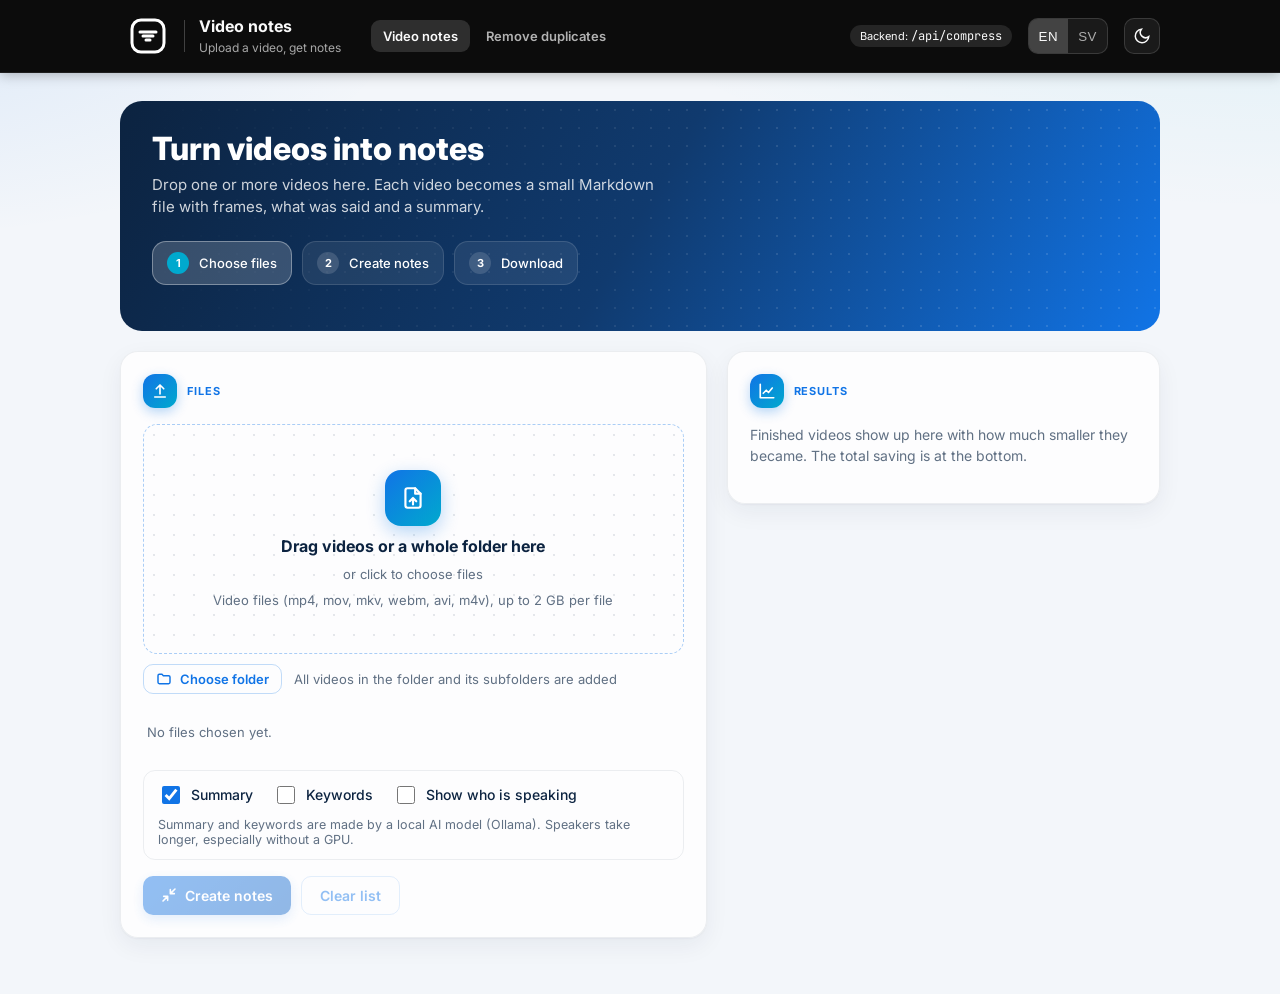
==== commit 9b7017eb: "Website in English by default with a Swedish option; English docstrings - static/i18n.js: all page t" ====
--- a/src/website/static/index.html
+++ b/src/website/static/index.html
@@ -1,9 +1,9 @@
 <!DOCTYPE html>
-<html lang="sv">
+<html lang="en">
 <head>
 <meta charset="UTF-8">
 <meta name="viewport" content="width=device-width, initial-scale=1, viewport-fit=cover">
-<title>Videoanteckningar</title>
+<title data-i18n="app_title">Video notes</title>
 <link rel="preconnect" href="https://fonts.googleapis.com">
 <link rel="preconnect" href="https://fonts.gstatic.com" crossorigin>
 <link href="https://fonts.googleapis.com/css2?family=Inter:wght@400;500;600;700;800&family=JetBrains+Mono:wght@400;600&display=swap" rel="stylesheet">
@@ -13,25 +13,29 @@
 
 <header class="is-header">
   <div class="is-header__inner">
-    <a class="is-home" href="#" aria-label="Videoanteckningar, startsida">
-      <!-- Svart SVG som visas vit via filter: invert(1). Byt mot er egen logotyp. -->
+    <a class="is-home" href="#" data-i18n-attr="aria-label:home_aria">
+      <!-- Black SVG shown white via filter: invert(1). Replace with your own logo. -->
       <svg class="is-logo" viewBox="0 0 44 44" aria-hidden="true">
         <rect x="6" y="6" width="32" height="32" rx="9" fill="none" stroke="#000" stroke-width="3"/>
         <path d="M14 18h16M17 22h10M20 26h4" stroke="#000" stroke-width="3" stroke-linecap="round"/>
       </svg>
       <span class="is-divider" aria-hidden="true"></span>
       <span>
-        <span class="is-header__title">Videoanteckningar</span><br>
-        <span class="is-header__sub">Ladda upp en video, få anteckningar</span>
+        <span class="is-header__title" data-i18n="app_title">Video notes</span><br>
+        <span class="is-header__sub" data-i18n="sub">Upload a video, get notes</span>
       </span>
     </a>
-    <nav class="is-tabs" aria-label="Sidor">
-      <a class="is-tab" href="index.html" aria-current="page">Videoanteckningar</a>
-      <a class="is-tab" href="dedupe.html">Rensa dubbletter</a>
+    <nav class="is-tabs" data-i18n-attr="aria-label:pages_aria">
+      <a class="is-tab" href="index.html" aria-current="page" data-i18n="app_title">Video notes</a>
+      <a class="is-tab" href="dedupe.html" data-i18n="dedupe_title">Remove duplicates</a>
     </nav>
     <span class="is-header__spacer"></span>
     <span class="is-header-chip" id="apiChip">Backend: <span class="is-mono"></span></span>
-    <button class="is-theme-btn" id="themeBtn" type="button" aria-label="Växla mörkt läge">
+    <div class="is-lang" role="group" data-i18n-attr="aria-label:lang_aria">
+      <button type="button" data-lang="en" lang="en" aria-pressed="true">EN</button>
+      <button type="button" data-lang="sv" lang="sv" aria-pressed="false">SV</button>
+    </div>
+    <button class="is-theme-btn" id="themeBtn" type="button" data-i18n-attr="aria-label:theme_aria">
       <svg width="18" height="18" viewBox="0 0 24 24" fill="none" stroke="currentColor" stroke-width="2" stroke-linecap="round"><path d="M21 12.8A9 9 0 1 1 11.2 3a7 7 0 0 0 9.8 9.8z"/></svg>
     </button>
   </div>
@@ -39,21 +43,21 @@
 
 <main>
   <section class="is-hero anim">
-    <h1>Gör om videor till anteckningar</h1>
-    <p>Släpp en eller flera videor här. Varje video blir en liten Markdown-fil med bildrutor, vad som sades och en sammanfattning.</p>
-    <ol class="is-steps" aria-label="Förlopp">
-      <li class="is-step is-active" data-step="1"><span class="is-step__n">1</span>Välj filer</li>
-      <li class="is-step" data-step="2"><span class="is-step__n">2</span>Skapa anteckningar</li>
-      <li class="is-step" data-step="3"><span class="is-step__n">3</span>Ladda ner</li>
+    <h1 data-i18n="hero_h1">Turn videos into notes</h1>
+    <p data-i18n="hero_p"></p>
+    <ol class="is-steps" data-i18n-attr="aria-label:steps_aria">
+      <li class="is-step is-active" data-step="1"><span class="is-step__n">1</span><span data-i18n="step_choose"></span></li>
+      <li class="is-step" data-step="2"><span class="is-step__n">2</span><span data-i18n="step_create"></span></li>
+      <li class="is-step" data-step="3"><span class="is-step__n">3</span><span data-i18n="step_download"></span></li>
     </ol>
   </section>
 
   <div class="grid-2">
-    <!-- Uppladdning -->
+    <!-- Upload -->
     <section class="is-card anim anim-2" aria-labelledby="uploadTitle">
       <h2 class="is-section-title" id="uploadTitle">
         <span class="is-icon-tile"><svg viewBox="0 0 24 24" fill="none" stroke="currentColor" stroke-width="2.2" stroke-linecap="round" stroke-linejoin="round"><path d="M12 16V4M7 9l5-5 5 5M5 20h14"/></svg></span>
-        Filer
+        <span data-i18n="files_title"></span>
       </h2>
 
       <label class="is-drop is-graph-surface" id="dropZone" tabindex="0">
@@ -61,66 +65,65 @@
         <span class="is-drop__icon" aria-hidden="true">
           <svg width="26" height="26" viewBox="0 0 24 24" fill="none" stroke="currentColor" stroke-width="2" stroke-linecap="round" stroke-linejoin="round"><path d="M14 3H7a2 2 0 0 0-2 2v14a2 2 0 0 0 2 2h10a2 2 0 0 0 2-2V8z"/><path d="M14 3v5h5M12 18v-6M9 15l3-3 3 3"/></svg>
         </span>
-        <span class="is-drop__title">Dra hit videor eller en hel mapp</span>
-        <span class="is-drop__hint">eller klicka för att välja filer</span>
+        <span class="is-drop__title" data-i18n="drop_title"></span>
+        <span class="is-drop__hint" data-i18n="drop_hint"></span>
         <span class="is-drop__hint" id="limitHint"></span>
       </label>
       <input type="file" id="folderInput" webkitdirectory multiple hidden>
       <div class="is-folder-row">
         <button class="is-btn is-btn--ghost is-btn--sm" id="folderBtn" type="button">
           <svg width="16" height="16" viewBox="0 0 24 24" fill="none" stroke="currentColor" stroke-width="2.2" stroke-linecap="round" stroke-linejoin="round" aria-hidden="true"><path d="M3 7a2 2 0 0 1 2-2h4l2 2h8a2 2 0 0 1 2 2v8a2 2 0 0 1-2 2H5a2 2 0 0 1-2-2z"/></svg>
-          Välj mapp
+          <span data-i18n="folder_btn"></span>
         </button>
-        <span class="is-drop__hint">Alla videor i mappen och undermapparna läggs till</span>
+        <span class="is-drop__hint" data-i18n="folder_hint"></span>
       </div>
 
       <div class="is-queue-head" id="queueHead" hidden></div>
       <div class="is-list" id="fileList" role="list">
-        <div class="is-empty" id="emptyState">Inga filer valda än.</div>
+        <div class="is-empty" id="emptyState" data-i18n="no_files"></div>
       </div>
 
       <fieldset class="is-options" id="speakerOptions">
         <label class="is-check">
           <input type="checkbox" id="summaryInput" checked>
-          <span>Sammanfattning</span>
+          <span data-i18n="opt_summary"></span>
         </label>
         <label class="is-check">
           <input type="checkbox" id="keywordsInput">
-          <span>Sökord</span>
+          <span data-i18n="opt_keywords"></span>
         </label>
         <label class="is-check">
           <input type="checkbox" id="speakersInput">
-          <span>Visa vem som pratar</span>
+          <span data-i18n="opt_speakers"></span>
         </label>
         <label class="is-number" id="numSpeakersLabel">
-          Antal talare
+          <span data-i18n="num_speakers"></span>
           <input type="number" id="numSpeakersInput" min="1" max="20" placeholder="auto" inputmode="numeric">
         </label>
-        <p class="is-options__hint">Sammanfattning och sökord görs av en lokal AI-modell (Ollama). Talare tar längre tid: de identifieras på datorns processor.</p>
+        <p class="is-options__hint" data-i18n="options_hint"></p>
       </fieldset>
 
       <div class="is-actions">
         <button class="is-btn" id="startBtn" type="button" disabled>
           <svg width="16" height="16" viewBox="0 0 24 24" fill="none" stroke="currentColor" stroke-width="2.4" stroke-linecap="round" stroke-linejoin="round"><path d="M4 14h6v6M20 10h-6V4M14 10l7-7M3 21l7-7"/></svg>
-          Skapa anteckningar
+          <span data-i18n="start"></span>
         </button>
-        <button class="is-btn is-btn--ghost" id="clearBtn" type="button" disabled>Rensa listan</button>
+        <button class="is-btn is-btn--ghost" id="clearBtn" type="button" disabled data-i18n="clear"></button>
       </div>
     </section>
 
-    <!-- Resultat -->
+    <!-- Results -->
     <section class="is-card is-lift anim anim-3" aria-labelledby="resultTitle" aria-live="polite">
       <h2 class="is-section-title" id="resultTitle">
         <span class="is-icon-tile"><svg viewBox="0 0 24 24" fill="none" stroke="currentColor" stroke-width="2.2" stroke-linecap="round" stroke-linejoin="round"><path d="M3 3v18h18"/><path d="M7 15l4-4 3 3 5-6"/></svg></span>
-        Resultat
+        <span data-i18n="results"></span>
       </h2>
-      <div id="resultBody">
-        <p class="is-placeholder">Färdiga videor visas här med hur mycket mindre de blev. Längst ner står den totala besparingen.</p>
-      </div>
+      <div id="resultBody"></div>
     </section>
   </div>
 </main>
 
+<script src="i18n.js" defer></script>
 <script src="function.js" defer></script>
 </body>
 </html>
--- a/src/website/static/style.css
+++ b/src/website/static/style.css
@@ -100,6 +100,19 @@
     display: grid; place-items: center; transition: background-color .15s;
   }
   .is-theme-btn:hover { background: rgba(255,255,255,.12); }
+
+  /* Language switch (EN / SV) next to the theme button */
+  .is-lang {
+    display: inline-flex; border: 1px solid rgba(255,255,255,.14); border-radius: 10px;
+    overflow: hidden; height: 36px; background: rgba(255,255,255,.06);
+  }
+  .is-lang button {
+    appearance: none; border: 0; background: transparent; color: rgba(250,250,250,.65);
+    font: 600 12px/1 inherit; letter-spacing: .04em; padding: 0 10px; cursor: pointer;
+  }
+  .is-lang button:hover { color: #FAFAFA; background: rgba(255,255,255,.08); }
+  .is-lang button[aria-pressed="true"] { color: #FAFAFA; background: rgba(255,255,255,.18); }
+  .is-lang button:focus-visible { outline: none; box-shadow: inset 0 0 0 2px rgba(255,255,255,.55); }
   .is-theme-btn:focus-visible { outline: none; box-shadow: 0 0 0 3px rgba(255,255,255,.45); }
 
   /* ---------- Layout ---------- */
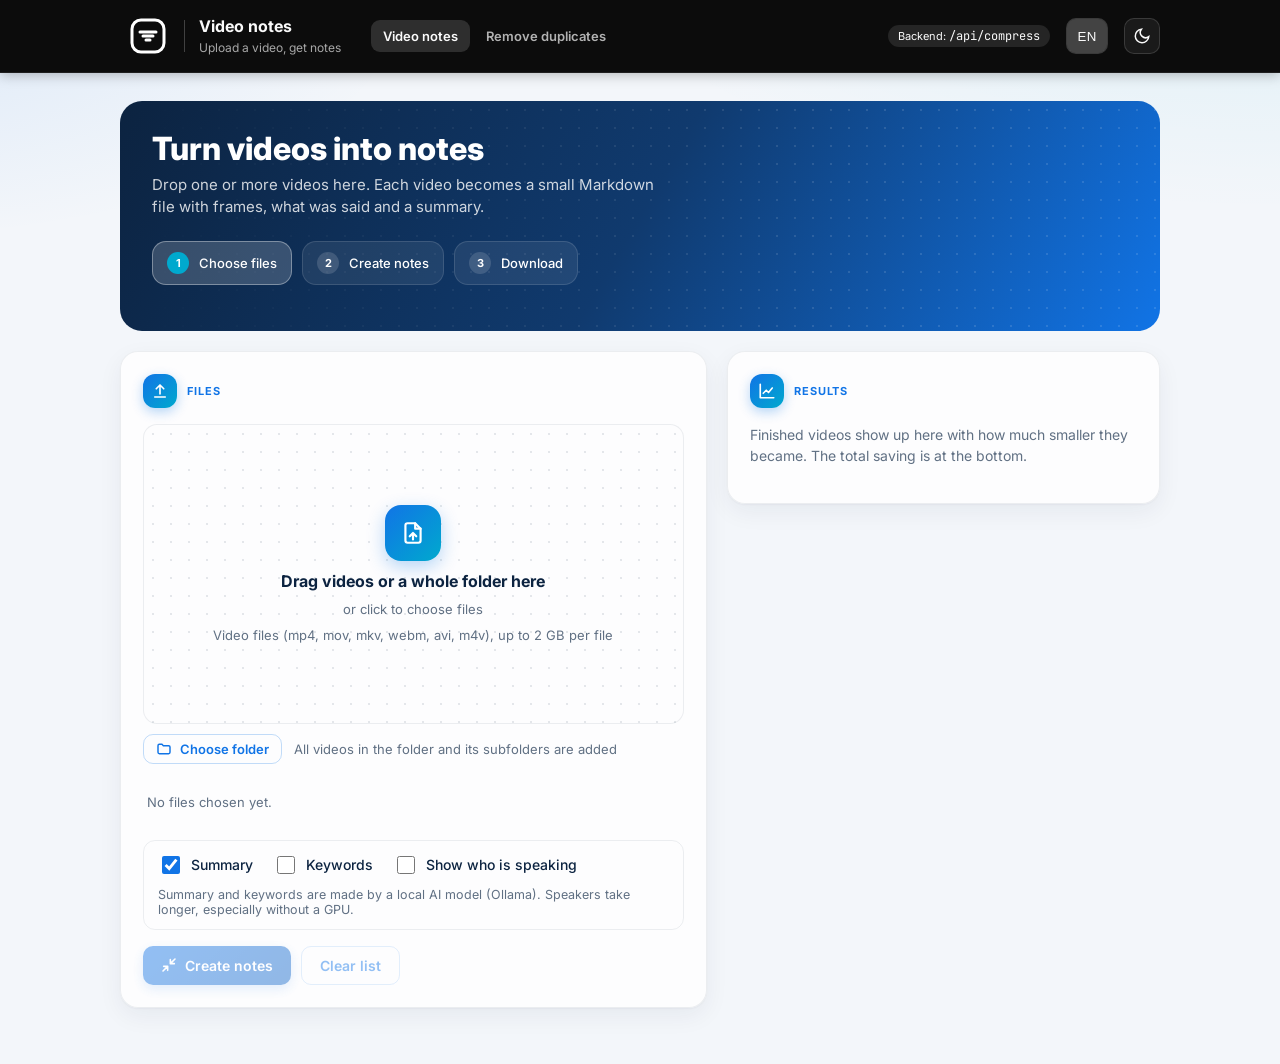
==== commit 0408cd1f: "Merge branch 'main' into corpus-store # Conflicts: #	src/website/server.py #	src/website/static/dedu" ====
--- a/src/website/static/index.html
+++ b/src/website/static/index.html
@@ -33,7 +33,6 @@
     <span class="is-header-chip" id="apiChip">Backend: <span class="is-mono"></span></span>
     <div class="is-lang" role="group" data-i18n-attr="aria-label:lang_aria">
       <button type="button" data-lang="en" lang="en" aria-pressed="true">EN</button>
-      <button type="button" data-lang="sv" lang="sv" aria-pressed="false">SV</button>
     </div>
     <button class="is-theme-btn" id="themeBtn" type="button" data-i18n-attr="aria-label:theme_aria">
       <svg width="18" height="18" viewBox="0 0 24 24" fill="none" stroke="currentColor" stroke-width="2" stroke-linecap="round"><path d="M21 12.8A9 9 0 1 1 11.2 3a7 7 0 0 0 9.8 9.8z"/></svg>
--- a/src/website/static/style.css
+++ b/src/website/static/style.css
@@ -501,3 +501,54 @@
   .is-folder-row { display: flex; align-items: center; gap: 12px; flex-wrap: wrap; margin-top: 10px; }
   .is-row__dir { color: var(--text-soft); }
   .is-queue-skip { margin-top: 8px; font-size: 12.5px; color: var(--text-soft); }
+
+/* ---------- Versionsträd (dedupe-resultat) ---------- */
+.is-chip { font-size: 11px; font-weight: 700; letter-spacing: .5px; padding: 3px 8px;
+  border-radius: 999px; background: var(--chip-bg); color: var(--text); }
+
+/* Versioner-kortet: verktygsrad + prickig graf-yta (inspirerat av Integration Studio) */
+.is-graph-card { margin-top: 20px; }
+.is-graph-toolbar { display: flex; align-items: center; justify-content: space-between;
+  gap: 12px; flex-wrap: wrap; }
+.is-graph-controls { display: flex; align-items: center; gap: 8px; flex-wrap: wrap; }
+.is-tree-layout { display: grid; grid-template-columns: 240px 1fr; gap: 14px; align-items: start; margin-top: 12px; }
+@media (max-width: 760px) { .is-tree-layout { grid-template-columns: 1fr; } }
+
+.is-tree-picker { display: flex; flex-direction: column; gap: 6px; max-height: 320px; overflow: auto; }
+.is-tree-rowitem { display: grid; grid-template-columns: auto 1fr auto; gap: 3px 10px;
+  align-items: center; padding: 8px 10px; border: 1px solid var(--border); border-radius: 10px;
+  background: var(--surface); cursor: pointer; transition: border-color .12s, box-shadow .12s; }
+.is-tree-rowitem:hover { border-color: var(--primary); }
+.is-tree-rowitem[aria-selected="true"] { border-color: var(--primary);
+  box-shadow: 0 0 0 2px rgba(17,116,230,.18); }
+.is-tree-rowitem__name { grid-column: 1 / -1; font-weight: 600; font-size: 12.5px;
+  overflow: hidden; text-overflow: ellipsis; white-space: nowrap; }
+.is-tree-rowitem__meta { font-size: 11.5px; color: var(--text-soft); }
+.is-tree-rowitem__saved { font-size: 11.5px; color: var(--green); font-weight: 600; justify-self: end; }
+
+.is-graph-surface { position: relative; border-radius: 14px; min-height: 300px;
+  background-image: radial-gradient(rgba(12,35,64,.10) 1px, transparent 1px);
+  background-size: 18px 18px; border: 1px solid var(--border); overflow: hidden; }
+body.body--dark .is-graph-surface { background-image: radial-gradient(rgba(255,255,255,.07) 1px, transparent 1px); }
+.is-graph-chart { width: 100%; height: 300px; }
+.is-tree-savings { position: absolute; left: 12px; bottom: 10px; font-size: 12px;
+  background: var(--surface); border: 1px solid var(--border); border-radius: 10px;
+  padding: 6px 10px; box-shadow: var(--shadow); color: var(--text-soft); }
+.is-tree-savings b { color: var(--green); }
+
+/* Popover när man klickar en nod: info + nedladdning */
+.is-node-popover { position: absolute; top: 12px; right: 12px; width: 230px;
+  background: var(--surface); border: 1px solid var(--accent); border-radius: 12px;
+  padding: 14px 14px 12px; box-shadow: var(--shadow-lg); z-index: 4; }
+.is-node-popover .is-pop-name { font-weight: 700; font-size: 13px; margin-bottom: 8px;
+  padding-right: 18px; word-break: break-word; }
+.is-node-popover .is-kv { margin-bottom: 10px; }
+.is-node-popover .is-btn { width: 100%; }
+.is-pop-close { position: absolute; top: 6px; right: 8px; background: none; border: none;
+  font-size: 18px; line-height: 1; color: var(--text-soft); cursor: pointer; }
+
+.is-graph-card:fullscreen { border-radius: 0; padding: 24px; background: var(--page-bg); overflow: auto; }
+.is-graph-card:fullscreen .is-graph-chart { height: calc(100vh - 240px); }
+.is-graph-card:fullscreen .is-graph-surface { min-height: calc(100vh - 240px); }
+
+.is-tree-dl { display: flex; flex-wrap: wrap; gap: 8px; margin-top: 14px; }
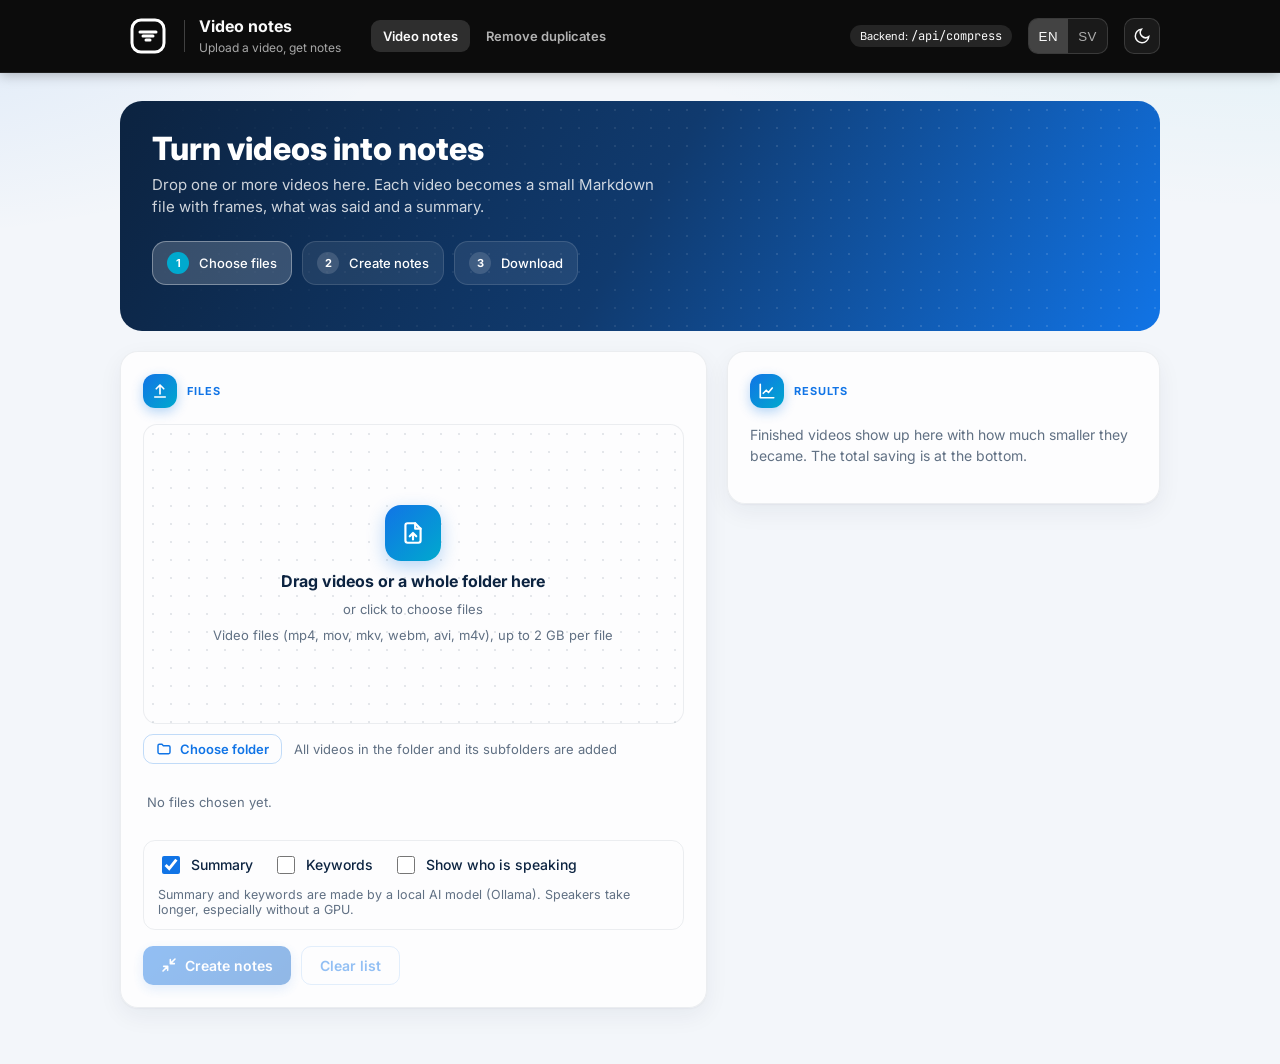
==== commit 7042bbb4: "Version UX: tree list on dedupe page + /versions graph page; slides/images dedup counts; EN/SV; slid" ====
--- a/src/website/static/index.html
+++ b/src/website/static/index.html
@@ -33,6 +33,7 @@
     <span class="is-header-chip" id="apiChip">Backend: <span class="is-mono"></span></span>
     <div class="is-lang" role="group" data-i18n-attr="aria-label:lang_aria">
       <button type="button" data-lang="en" lang="en" aria-pressed="true">EN</button>
+      <button type="button" data-lang="sv" lang="sv" aria-pressed="false">SV</button>
     </div>
     <button class="is-theme-btn" id="themeBtn" type="button" data-i18n-attr="aria-label:theme_aria">
       <svg width="18" height="18" viewBox="0 0 24 24" fill="none" stroke="currentColor" stroke-width="2" stroke-linecap="round"><path d="M21 12.8A9 9 0 1 1 11.2 3a7 7 0 0 0 9.8 9.8z"/></svg>
--- a/src/website/static/style.css
+++ b/src/website/static/style.css
@@ -552,3 +552,39 @@
 .is-graph-card:fullscreen .is-graph-surface { min-height: calc(100vh - 240px); }
 
 .is-tree-dl { display: flex; flex-wrap: wrap; gap: 8px; margin-top: 14px; }
+
+/* Kompakt dedup-statistik: Sidor | Bilder sida vid sida */
+.is-dedup-pair { display: grid; grid-template-columns: 1fr 1fr; gap: 10px; margin: 10px 0 2px; }
+.is-dedup { border: 1px solid var(--border); border-radius: 12px; padding: 10px 12px;
+  background: var(--chip-bg); text-align: center; }
+.is-dedup__title { font-size: 11px; text-transform: uppercase; letter-spacing: .5px;
+  color: var(--text-soft); margin-bottom: 4px; }
+.is-dedup__nums { display: flex; align-items: baseline; justify-content: center; gap: 6px; }
+.is-dedup__kept { font-size: 22px; font-weight: 700; color: var(--text); font-variant-numeric: tabular-nums; }
+.is-dedup__of { font-size: 13px; color: var(--text-soft); }
+.is-dedup__removed { font-size: 12px; color: var(--green); font-weight: 600; margin-top: 2px; }
+
+/* Dedupe-sidan: lista over versionsträd (klick -> /versions) */
+.is-tree-list { display: flex; flex-direction: column; gap: 8px; margin: 10px 0; }
+.is-tree-rowlink { display: grid; grid-template-columns: auto 1fr auto; gap: 4px 8px;
+  align-items: center; padding: 9px 11px; border: 1px solid var(--border); border-radius: 10px;
+  background: var(--surface); text-decoration: none; color: var(--text);
+  transition: border-color .12s, box-shadow .12s; }
+.is-tree-rowlink:hover { border-color: var(--primary); box-shadow: var(--shadow); }
+.is-tree-rowlink__name { font-weight: 600; font-size: 12.5px; overflow: hidden; text-overflow: ellipsis; white-space: nowrap; }
+.is-tree-rowlink__meta { grid-column: 2; font-size: 11.5px; color: var(--text-soft); white-space: nowrap; }
+.is-tree-rowlink__saved { grid-column: 3; grid-row: 1; font-size: 11.5px; color: var(--green); font-weight: 600; white-space: nowrap; }
+.is-tree-rowlink__arrow { grid-column: 3; grid-row: 2; color: var(--primary); font-size: 15px; justify-self: end; }
+
+/* /versions-sidan: tabell till vänster, graf till höger */
+.is-versions-layout { display: grid; grid-template-columns: 300px 1fr; gap: 18px; align-items: start; }
+@media (max-width: 820px) { .is-versions-layout { grid-template-columns: 1fr; } }
+.is-fam-list { display: flex; flex-direction: column; gap: 6px; max-height: 70vh; overflow: auto; }
+.is-fam-row { display: grid; grid-template-columns: auto 1fr auto; gap: 3px 10px; align-items: center;
+  padding: 10px 12px; border: 1px solid var(--border); border-radius: 12px; background: var(--surface);
+  cursor: pointer; transition: border-color .12s, box-shadow .12s; }
+.is-fam-row:hover { border-color: var(--primary); }
+.is-fam-row[aria-selected="true"] { border-color: var(--primary); box-shadow: 0 0 0 2px rgba(17,116,230,.18); }
+.is-fam-row__name { grid-column: 1 / -1; font-weight: 600; font-size: 13px; overflow: hidden; text-overflow: ellipsis; white-space: nowrap; }
+.is-fam-row__meta { font-size: 12px; color: var(--text-soft); }
+.is-fam-row__saved { font-size: 12px; color: var(--green); font-weight: 600; justify-self: end; }
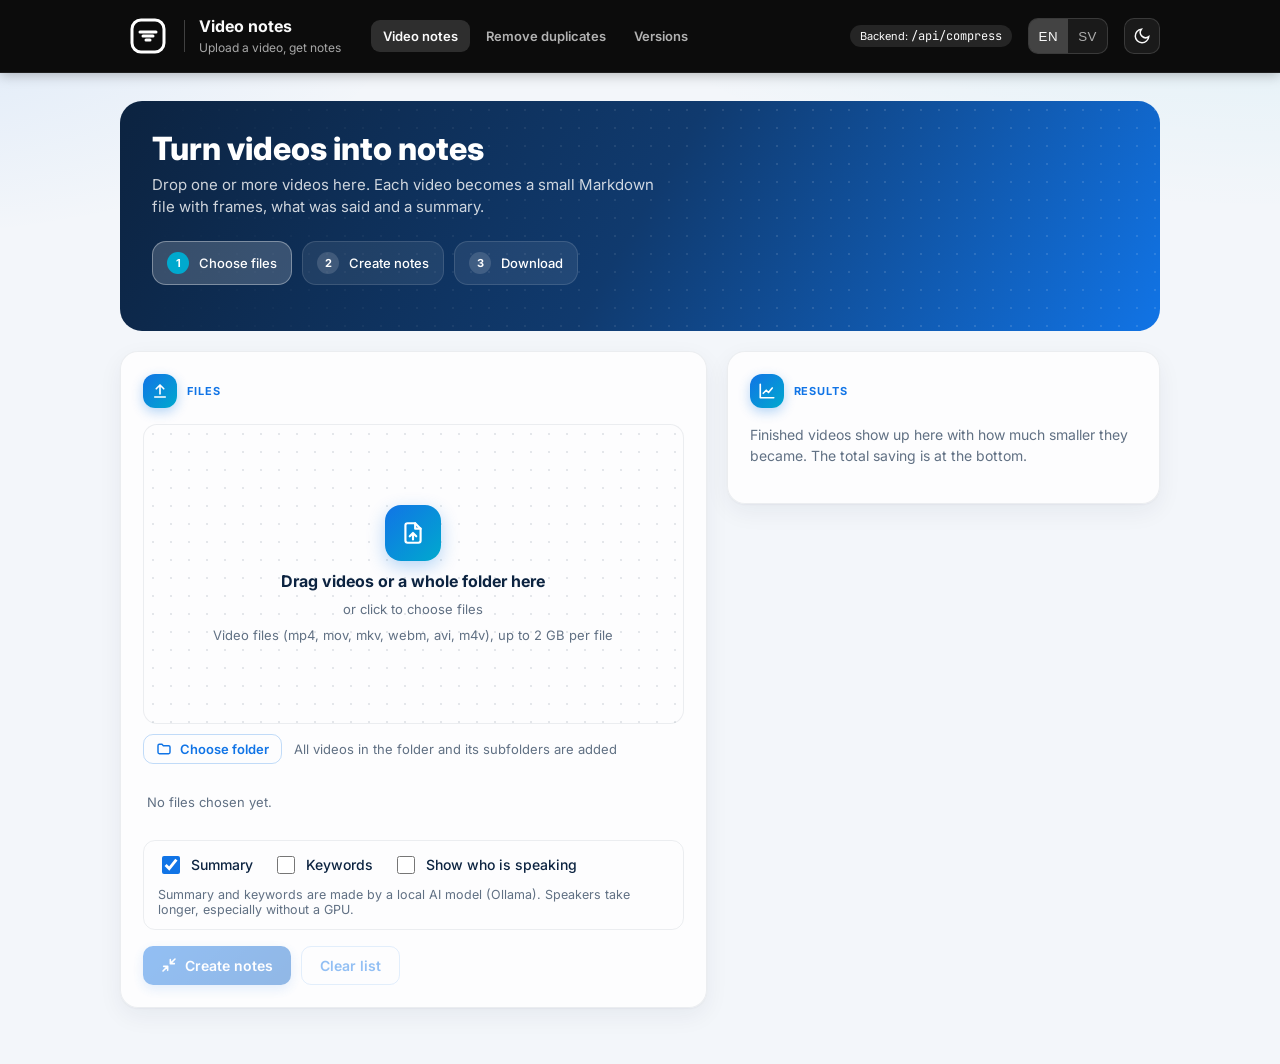
==== commit af588129: "Stabilise for judging: sample files, complete requirements, up-to-date docs - samples/: 90 s clips o" ====
--- a/src/website/static/index.html
+++ b/src/website/static/index.html
@@ -28,6 +28,7 @@
     <nav class="is-tabs" data-i18n-attr="aria-label:pages_aria">
       <a class="is-tab" href="index.html" aria-current="page" data-i18n="app_title">Video notes</a>
       <a class="is-tab" href="dedupe.html" data-i18n="dedupe_title">Remove duplicates</a>
+      <a class="is-tab" href="versions.html" data-i18n="versions_title">Versions</a>
     </nav>
     <span class="is-header__spacer"></span>
     <span class="is-header-chip" id="apiChip">Backend: <span class="is-mono"></span></span>
